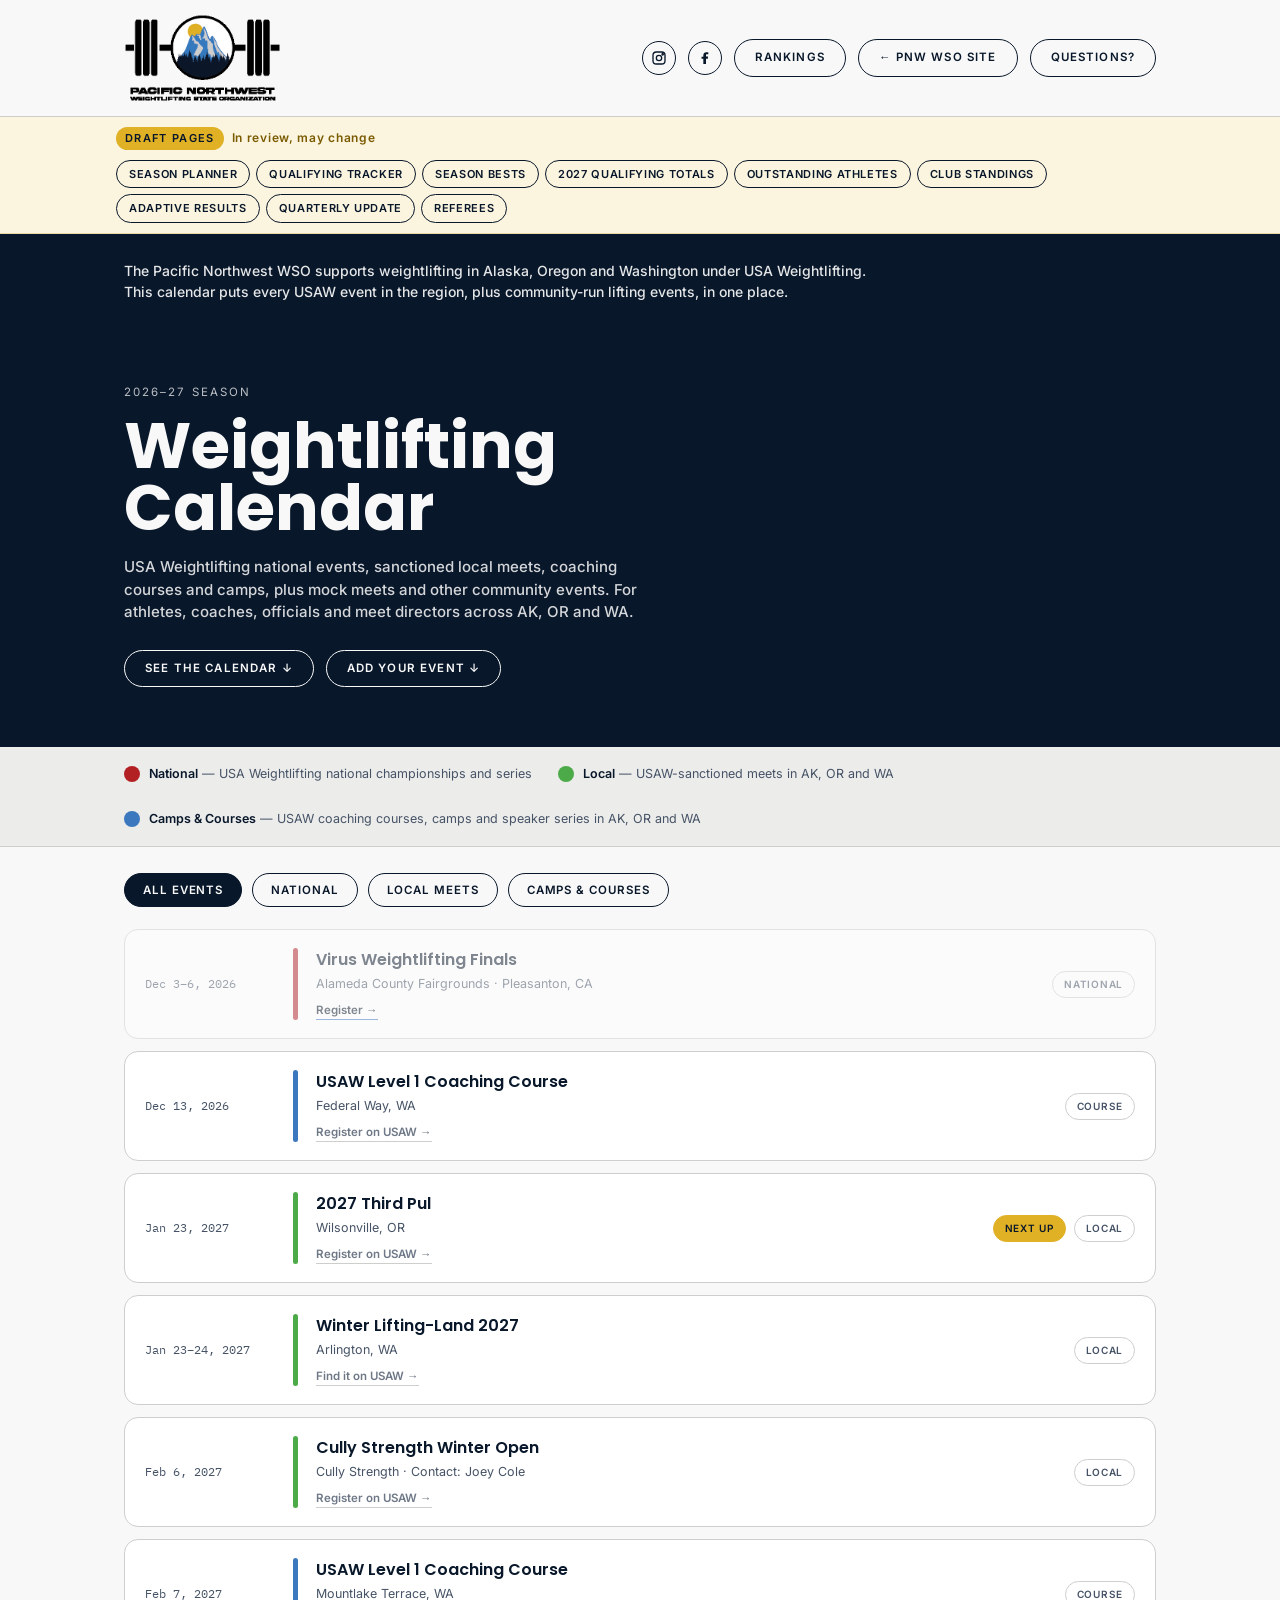
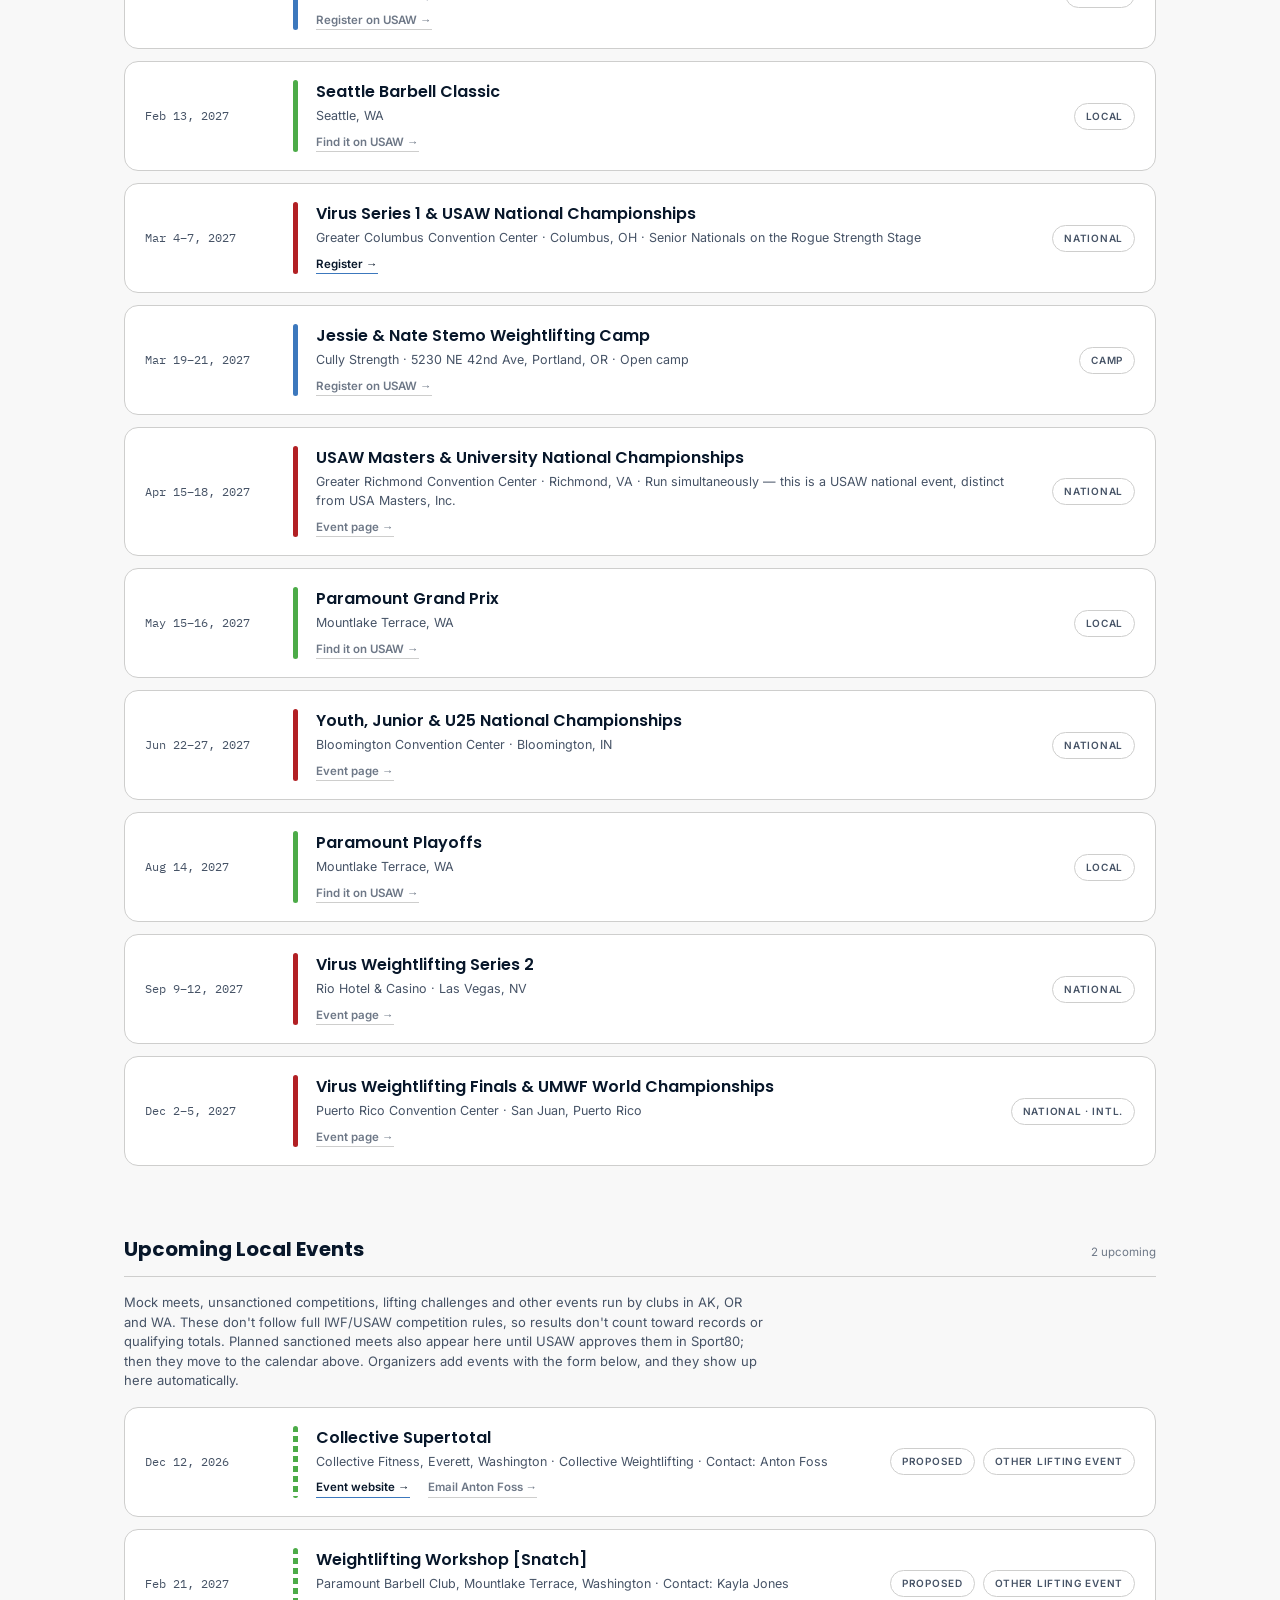
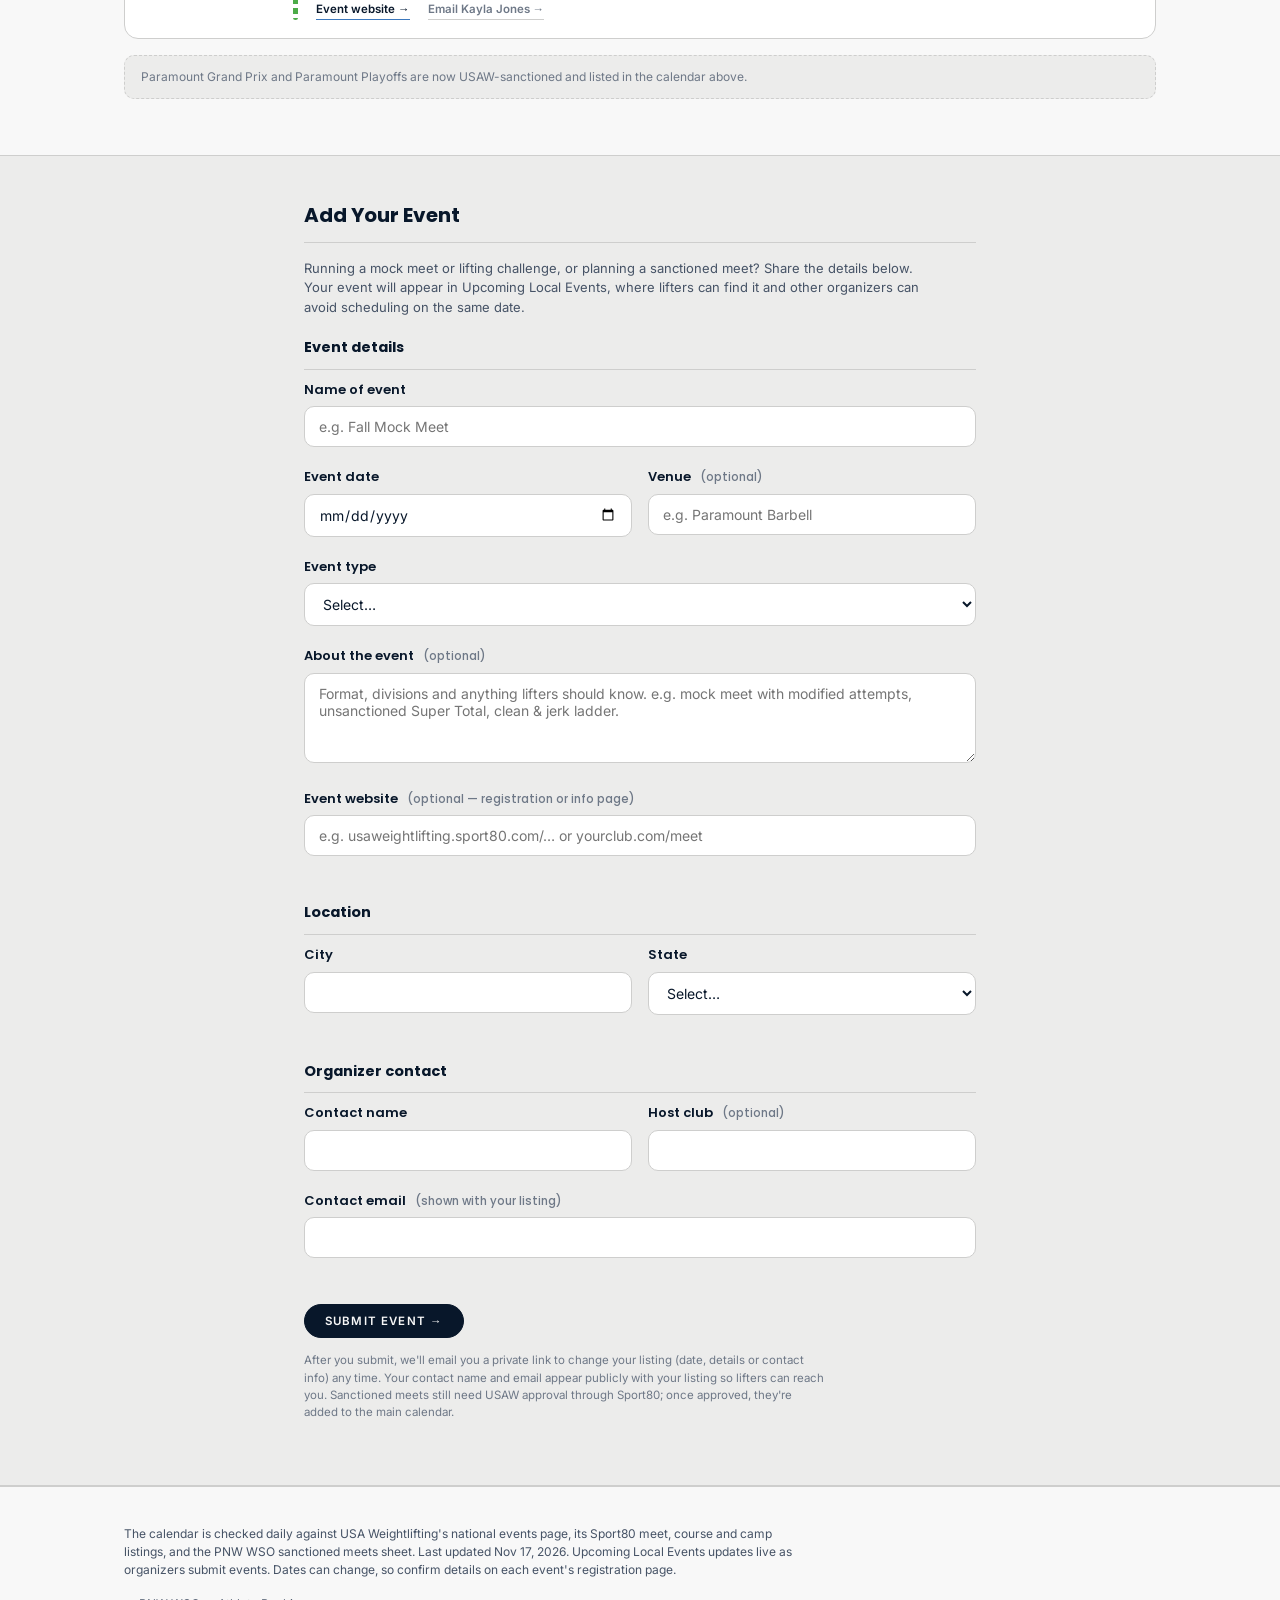
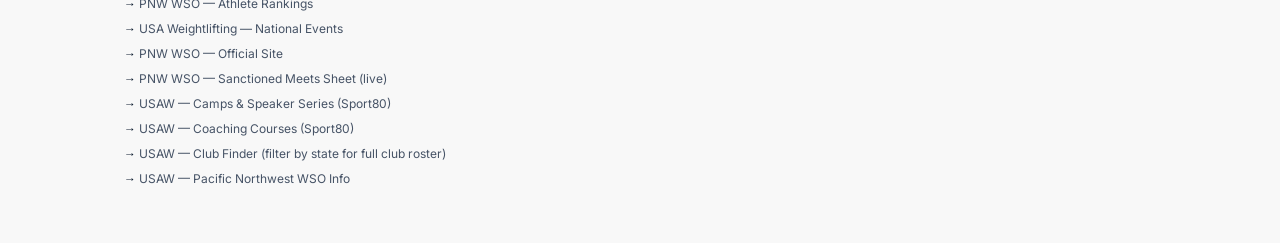
==== index.html @ 3d2d41f9 "Event links: Sport80 search filtered to the meet instead of the host's site or email Meets without a" ====
<!DOCTYPE html>
<html lang="en">
<head>
<meta charset="UTF-8">
<meta name="viewport" content="width=device-width, initial-scale=1.0">
<title>PNW WSO Weightlifting Calendar</title>
<meta name="description" content="USA Weightlifting national events, sanctioned meets, coaching courses and camps in Alaska, Oregon and Washington, plus community lifting events like mock meets.">
<meta property="og:type" content="website">
<meta property="og:site_name" content="PNW WSO">
<meta property="og:title" content="PNW WSO Weightlifting Calendar">
<meta property="og:description" content="USA Weightlifting national events, sanctioned meets, coaching courses and camps in Alaska, Oregon and Washington, plus community lifting events like mock meets.">
<meta property="og:url" content="https://jdhoward1988.github.io/PNW-wso-dashboard/">
<meta property="og:image" content="https://jdhoward1988.github.io/PNW-wso-dashboard/assets/og-calendar.png">
<meta property="og:image:width" content="1200">
<meta property="og:image:height" content="630">
<meta property="og:image:alt" content="PNW WSO Weightlifting Calendar">
<meta name="twitter:card" content="summary_large_image">
<link rel="icon" type="image/png" sizes="64x64" href="assets/pnw-wso-mark-64.png">
<link rel="apple-touch-icon" href="assets/pnw-wso-mark-180.png">
<link rel="preload" href="assets/fonts/inter-latin-400-normal.woff2" as="font" type="font/woff2" crossorigin>
<link rel="preload" href="assets/fonts/poppins-latin-700-normal.woff2" as="font" type="font/woff2" crossorigin>
<link rel="stylesheet" href="assets/fonts/fonts.css">
<style>
  :root{
    /* PNW WSO Brand Guidelines palette (Kadrian Hinton / Foreign World Media)
       Primary:   Navy #08172A · Blue #3C78BD · Red #B22024 · Green #4CAB48 · Gold #E0B025
       Secondary: Grey #CECECD · Off-white #F8F8F8
       (Guide prints the blue as "3C788D"; its RGB/CMYK values and the logo are #3C78BD.) */
    --brand-navy:#08172A;
    --brand-blue:#3C78BD;
    --brand-red:#B22024;
    --brand-green:#4CAB48;
    --brand-gold:#E0B025;
    --brand-grey:#CECECD;
    --brand-white:#F8F8F8;

    /* Roles on the page */
    --cream:var(--brand-white);      /* page background */
    --cream-2:#ECECEB;               /* alternate bands: off-white toward brand grey */
    --card:#FFFFFF;
    --ink:var(--brand-navy);         /* text */
    --ink-dim:#465366;               /* navy, softened for secondary text */
    --ink-faint:#6E7887;
    --rule:var(--brand-grey);
    --green:var(--brand-navy);       /* feature bands, solid buttons, links */
    --green-text:var(--brand-white);
    --local:var(--brand-green);      /* Local tier */
    --red:var(--brand-red);          /* National tier */
    --gold:var(--brand-gold);        /* Next up */
    --blue:var(--brand-blue);        /* Camps & Courses tier */
    --radius:14px;
    --radius-sm:10px;
  }

  *{box-sizing:border-box;}
  html,body{margin:0;padding:0;}
  body{
    background:var(--cream);
    color:var(--ink);
    font-family:'Inter', sans-serif;
    -webkit-font-smoothing:antialiased;
    line-height:1.5;
  }
  h1,h2,h3,.display{
    font-family:'Poppins', sans-serif;
    font-weight:700;
    margin:0;
  }
  a{color:inherit;}
  .wrap{ max-width:1080px; margin:0 auto; padding-left:24px; padding-right:24px; }
  .wrap-narrow{ max-width:720px; margin:0 auto; padding-left:24px; padding-right:24px; }

  /* ---------- TOP BAR ---------- */
  .topbar{ background:var(--cream); border-bottom:1px solid var(--rule); padding:20px 0; }
  .topbar-inner{ display:flex; align-items:center; justify-content:space-between; gap:20px; flex-wrap:wrap; }
  .brand{ display:flex; align-items:center; gap:12px; }
  .brand svg{ width:44px; height:44px; flex-shrink:0; }
  .brand-name{ font-family:'Poppins', sans-serif; font-weight:700; font-size:15px; letter-spacing:0.02em; line-height:1.15; }
  .brand-name span{
    display:block; font-family:'Inter', sans-serif; font-weight:500; font-size:10.5px;
    letter-spacing:0.14em; text-transform:uppercase; color:var(--ink-dim); margin-top:2px;
  }
  .topbar-right{ display:flex; align-items:center; gap:12px; flex-wrap:wrap; }
  .icon-link{
    width:34px;height:34px; border:1.5px solid var(--ink); border-radius:50%;
    display:flex;align-items:center;justify-content:center; text-decoration:none; flex-shrink:0;
  }
  .icon-link svg{ width:16px;height:16px; }

  .pill-btn{
    display:inline-flex; align-items:center; gap:6px;
    border:1.5px solid currentColor; border-radius:999px; padding:9px 20px;
    font-family:'Inter', sans-serif; font-weight:600; font-size:11.5px;
    letter-spacing:0.1em; text-transform:uppercase; text-decoration:none;
    background:transparent; cursor:pointer; transition:background 0.15s ease, color 0.15s ease;
    white-space:nowrap; border:1.5px solid currentColor;
  }
  .pill-btn.dark{ color:var(--ink); }
  .pill-btn.dark:hover{ background:var(--ink); color:var(--cream); }
  .pill-btn.on-green{ color:var(--green-text); }
  .pill-btn.on-green:hover{ background:var(--green-text); color:var(--green); }
  .pill-btn.solid{ background:var(--green); border-color:var(--green); color:var(--brand-white); }
  .pill-btn.solid:hover{ background:var(--green-text); color:var(--green); }
  .pill-btn:focus-visible{ outline:2px solid var(--gold); outline-offset:2px; }
  .pill-btn:disabled{ opacity:0.6; cursor:default; }

  /* ---------- MISSION / HERO ---------- */
  .mission{ background:var(--green); color:var(--green-text); padding:26px 0; }
  .mission p{ margin:0; max-width:760px; font-size:14px; font-weight:500; opacity:0.92; }
  .hero{ background:var(--green); color:var(--green-text); padding:56px 0 60px; }
  .hero .eyebrow{ font-size:11.5px; letter-spacing:0.18em; text-transform:uppercase; opacity:0.75; margin-bottom:14px; }
  .hero h1{ font-size:clamp(38px, 6vw, 64px); line-height:0.98; color:var(--brand-white); }
  .hero .sub{ margin-top:16px; max-width:540px; font-size:15px; font-weight:500; opacity:0.85; }
  .hero .cta-row{ margin-top:26px; display:flex; gap:12px; flex-wrap:wrap; }

  /* ---------- LEGEND ---------- */
  .legend{ background:var(--cream-2); padding:18px 0; border-bottom:1px solid var(--rule); }
  .legend-inner{ display:flex; gap:26px; flex-wrap:wrap; align-items:center; }
  .legend-item{ display:flex; align-items:center; gap:9px; font-size:12.5px; color:var(--ink-dim); }
  .plate{ width:16px;height:16px; border-radius:50%; flex-shrink:0; }
  .plate.red{background:var(--red);} .plate.green{background:var(--local);} .plate.blue{background:var(--blue);}
  .legend-item b{ color:var(--ink); font-weight:600; }

  /* ---------- CONTROLS ---------- */
  .controls{ padding:26px 0 0; display:flex; gap:10px; flex-wrap:wrap; }
  .filter-btn{
    border:1.5px solid var(--ink); background:transparent; color:var(--ink); border-radius:999px;
    padding:9px 18px; font-family:'Inter', sans-serif; font-weight:600; font-size:11.5px;
    letter-spacing:0.08em; text-transform:uppercase; cursor:pointer; transition:all 0.15s ease;
  }
  .filter-btn:hover{ background:var(--cream-2); }
  .filter-btn.active{ background:var(--ink); color:var(--cream); }
  .filter-btn:focus-visible{ outline:2px solid var(--gold); outline-offset:2px; }

  /* ---------- TIMELINE / ROWS ---------- */
  .timeline{ padding:22px 0 8px; }
  .event-row{
    display:grid; grid-template-columns:130px 5px 1fr auto; gap:0 18px; align-items:center;
    background:var(--card); border:1px solid var(--rule); border-radius:var(--radius);
    padding:18px 20px; margin-bottom:12px;
  }
  .event-row.hide{ display:none; }
  .event-row.is-past{ opacity:0.5; }
  .ev-date{ font-family:'IBM Plex Mono', monospace; font-size:12px; color:var(--ink-dim); }
  .ev-stripe{ align-self:stretch; border-radius:4px; }
  .ev-stripe.red{ background:var(--red); } .ev-stripe.green{ background:var(--local); } .ev-stripe.blue{ background:var(--blue); } .ev-stripe.gold{ background:var(--gold); }
  .ev-body{ min-width:0; }
  .ev-name{ font-family:'Poppins', sans-serif; font-size:16px; font-weight:600; color:var(--ink); }
  .ev-meta{ font-size:12.5px; color:var(--ink-dim); margin-top:3px; }
  .ev-link{
    display:inline-block; font-size:11.5px; font-weight:600; margin-top:8px;
    color:var(--ink); text-decoration:none; border-bottom:1.5px solid var(--brand-blue);
  }
  .ev-link:hover{ opacity:0.75; }
  .ev-link.muted{ color:var(--ink-faint); border-bottom-color:var(--rule); }
  .ev-link.muted:hover{ color:var(--ink-dim); }
  .ev-tags{ display:flex; gap:8px; align-items:center; flex-shrink:0; justify-self:end; }
  .tag{
    font-size:10px; font-weight:600; letter-spacing:0.07em; text-transform:uppercase;
    padding:5px 11px; border-radius:999px; border:1.5px solid var(--rule); color:var(--ink-dim); white-space:nowrap;
  }
  .tag.next{ background:var(--gold); color:#fff; border-color:var(--gold); font-weight:700; }

  /* ---------- SECTION HEADERS ---------- */
  .section-head{ margin:48px auto 0; padding:0 0 12px; display:flex; align-items:baseline; justify-content:space-between; gap:12px; border-bottom:1px solid var(--rule); flex-wrap:wrap; }
  .section-head h2{ font-size:20px; color:var(--ink); }
  .section-head .count{ font-size:11.5px; color:var(--ink-faint); font-family:'Inter', sans-serif; }
  .section-intro{ font-size:13px; color:var(--ink-dim); max-width:640px; margin:16px 0 0; }

  /* ---------- INTEREST LIST ---------- */
  .interest-status{
    font-size:12px; color:var(--ink-faint); margin:16px 0 0; padding:12px 16px;
    background:var(--cream-2); border-radius:var(--radius-sm); border:1px dashed var(--rule);
  }
  .interest-list{ padding:16px 0 8px; }
  .interest-row{
    display:grid; grid-template-columns:110px 1fr auto; gap:0 16px; align-items:center;
    background:var(--card); border:1px solid var(--rule); border-radius:var(--radius-sm);
    padding:14px 18px; margin-bottom:10px;
  }
  .interest-row .ev-date{ font-size:11.5px; }
  .interest-row .ev-name{ font-size:14.5px; }
  .interest-row .ev-meta{ font-size:11.5px; }

  /* ---------- LEADERSHIP ---------- */
  /* leadership section removed */

  /* ---------- HOST-A-MEET FORM ---------- */
  .host-section{ background:var(--cream-2); margin-top:48px; padding:44px 0 52px; border-top:1px solid var(--rule); border-bottom:1px solid var(--rule); }
  .host-section .section-head{ margin-top:0; }
  .field{ margin-bottom:20px; }
  .field label{ display:block; font-family:'Poppins', sans-serif; font-weight:600; font-size:13px; margin-bottom:7px; color:var(--ink); }
  .field .hint{ font-size:11.5px; color:var(--ink-faint); font-weight:400; margin-left:6px; }
  .field input, .field select, .field textarea{
    width:100%; font-family:'Inter', sans-serif; font-size:14px; color:var(--ink); background:var(--card);
    border:1.5px solid var(--rule); border-radius:var(--radius-sm); padding:11px 14px;
  }
  .field input:focus, .field select:focus, .field textarea:focus{ outline:none; border-color:var(--brand-blue); }
  .field textarea{ min-height:90px; resize:vertical; }
  .row2{ display:grid; grid-template-columns:1fr 1fr; gap:16px; }
  .row3{ display:grid; grid-template-columns:2fr 1fr 1fr; gap:16px; }
  @media (max-width:560px){ .row2, .row3{ grid-template-columns:1fr; } }
  fieldset{ border:none; padding:0; margin:0 0 26px; }
  legend{ font-family:'Poppins', sans-serif; font-weight:700; font-size:14.5px; padding:0 0 10px; margin-bottom:10px; border-bottom:1px solid var(--rule); width:100%; }
  .form-note{ margin-top:14px; font-size:11.5px; color:var(--ink-faint); max-width:520px; }
  .success-box{
    display:none; background:var(--green); color:var(--green-text); border-radius:var(--radius);
    padding:22px 24px; font-size:14px; font-weight:500;
  }
  .success-box.show{ display:block; }
  #hostForm.hidden{ display:none; }

  /* ---------- FOOTER ---------- */
  footer{ margin-top:0; background:var(--cream); border-top:1px solid var(--rule); padding:26px 0 48px; }
  footer .note{ color:var(--ink-dim); font-size:12px; margin-bottom:16px; max-width:680px; }
  footer ul{ list-style:none; margin:0; padding:0; }
  footer li{ margin-bottom:7px; font-size:12px; }
  footer a{ color:var(--ink-dim); text-decoration:none; }
  footer a:hover{ color:var(--brand-blue); text-decoration:underline; }

  @media (max-width:640px){
    .event-row{ grid-template-columns:5px 1fr; grid-template-areas:"stripe body" "stripe tags"; row-gap:10px; }
    .ev-stripe{ grid-area:stripe; } .ev-body{ grid-area:body; }
    .ev-date{ display:block; margin-bottom:5px; } .ev-tags{ grid-area:tags; justify-self:start; }
    .topbar-inner{ flex-direction:column; align-items:flex-start; }
    .interest-row{ grid-template-columns:1fr; row-gap:6px; }
  }

  #emptyState{ margin-top:6px; }

  /* ---------- MOBILE (phones) ---------- */
  .ev-date{ font-variant-numeric:tabular-nums; }
  @media (max-width:640px){
    .wrap, .wrap-narrow{ padding-left:max(16px, env(safe-area-inset-left, 0px)); padding-right:max(16px, env(safe-area-inset-right, 0px)); }
    /* Top bar: brand on one line, actions in an even row of full-size buttons below */
    .topbar{ padding:14px 0; }
    /* brand + social icons share the first line; the two buttons split the second line evenly */
    .topbar-inner{ flex-direction:row; flex-wrap:wrap; align-items:center; gap:12px 10px; }
    .brand{ flex:1 1 auto; min-width:0; }
    .topbar-right{ display:contents; }
    .topbar-right .pill-btn{ flex:1 1 40%; min-width:0; }
    .icon-link{ width:44px; height:44px; }
    .pill-btn{ min-height:44px; justify-content:center; padding:10px 14px; font-size:12px; }
    /* Hero */
    .hero{ padding:36px 0 40px; }
    .hero h1{ font-size:42px; }
    .hero .sub{ font-size:15px; }
    .hero .cta-row{ display:grid; grid-template-columns:1fr; gap:10px; }
    .mission{ padding:18px 0; }
    .mission p{ font-size:13.5px; }
    /* Legend */
    .legend-inner{ flex-direction:column; align-items:flex-start; gap:10px; }
    .legend-item{ font-size:13.5px; }
    /* Filters: three equal buttons in one row */
    .controls{ display:grid; grid-template-columns:repeat(2, minmax(0,1fr)); gap:8px; padding-top:20px; }
    .filter-btn{ min-height:44px; padding:10px 6px; font-size:11.5px; letter-spacing:0.04em; }
    /* Event cards: full-width, larger text, tag and link on their own lines */
    .timeline{ padding-top:16px; }
    .event-row{ grid-template-columns:5px minmax(0,1fr); grid-template-areas:"stripe date" "stripe body" "stripe tags"; gap:6px 14px; padding:16px; border-radius:12px; }
    .ev-stripe{ grid-area:stripe; } .ev-body{ grid-area:body; min-width:0; }
    .ev-tags{ grid-area:tags; justify-self:start; flex-wrap:wrap; }
    .event-row > .ev-date{ grid-area:date; display:block; margin:0; font-size:13px; }
    .ev-tags{ margin-top:4px; }
    .ev-name{ font-size:17px; line-height:1.3; }
    .ev-meta{ font-size:14px; line-height:1.45; overflow-wrap:anywhere; }
    .ev-link{ display:inline-block; font-size:13.5px; padding:8px 0 2px; margin-top:4px; }
    .tag{ font-size:11px; padding:6px 12px; }
    /* Interest list */
    .section-head{ margin-top:36px; }
    .section-head h2{ font-size:21px; }
    .section-intro{ font-size:14px; }
    .interest-row{ grid-template-columns:minmax(0,1fr); row-gap:6px; padding:14px 16px; }
    .interest-row .ev-date{ font-size:13px; }
    .interest-row .ev-name{ font-size:16px; }
    .interest-row .ev-meta{ font-size:13.5px; }
    .interest-row .ev-tags{ justify-self:start; }
    /* Form: 16px inputs stop iOS zooming in; full-width submit */
    .host-section{ padding:32px 0 40px; margin-top:36px; }
    .field input, .field select, .field textarea{ font-size:16px; min-height:46px; }
    #hostForm button[type="submit"], #hostForm .pill-btn{ width:100%; min-height:48px; justify-content:center; }
    footer li{ font-size:13.5px; margin-bottom:10px; }
  }
  @media (max-width:380px){
    .topbar-right .pill-btn{ white-space:normal; text-align:center; padding:10px 8px; letter-spacing:0.05em; }
    .filter-btn{ font-size:10.5px; letter-spacing:0.02em; }
  }
  .ev-stripe.proposed{ background:repeating-linear-gradient(180deg, var(--local) 0 6px, transparent 6px 10px); }
  .ev-links{ display:flex; flex-wrap:wrap; gap:4px 18px; }
  .interest-card .ev-tags{ flex-wrap:wrap; justify-content:flex-end; }
  @media (max-width:640px){
    .interest-card .ev-tags{ justify-content:flex-start; }
    .ev-links{ gap:0 18px; }
  }

  /* ---------- LARGE SCREENS ----------
     Wide monitors: the page widens and cards flow into columns (read left to right,
     then down, in date order). Very large/4K screens also scale everything up a bit. */
  @media (min-width:1500px){
    .wrap{ max-width:1480px; }
    .timeline{ display:grid; grid-template-columns:repeat(2, minmax(0,1fr)); gap:14px 18px; align-items:stretch; }
    .timeline .event-row{ margin-bottom:0; }
    .interest-list{ display:grid; grid-template-columns:repeat(2, minmax(0,1fr)); gap:14px 18px; }
    .interest-list .event-row{ margin-bottom:0; }
    .interest-list .interest-status{ grid-column:1 / -1; }
    .event-row{ grid-template-columns:118px 5px minmax(0,1fr) auto; }
    .ev-tags{ flex-wrap:wrap; justify-content:flex-end; max-width:220px; }
    .section-intro{ max-width:760px; }
    .hero .sub{ max-width:640px; }
    /* Host an Event: meet details on the left, location + contact on the right */
    .host-section .wrap-narrow{ max-width:1180px; }
    #hostForm{ display:grid; grid-template-columns:repeat(2, minmax(0,1fr)); grid-template-rows:auto 1fr; column-gap:40px; align-items:start; }
    #hostForm > fieldset:first-of-type{ grid-column:1; grid-row:1 / span 2; }
    #hostForm > fieldset:not(:first-of-type){ grid-column:2; }
    #hostForm > button, #hostForm > .form-note{ grid-column:1 / -1; }
    #hostForm > button{ justify-self:start; }
  }
  @media (min-width:2200px){
    .wrap{ max-width:2060px; }
    .timeline, .interest-list{ grid-template-columns:repeat(3, minmax(0,1fr)); }
  }
  /* True 4K at 100% scaling: scale the whole page so text stays readable */
  @media (min-width:2800px){
    body{ zoom:1.4; }
  }

  /* ---------- OFFICIAL LOGO ---------- */
  .brand{ display:flex; align-items:center; text-decoration:none; }
  .brand-logo{ display:block; height:88px; width:auto; max-width:100%; }
  .topbar{ padding:14px 0; }
  .tag.next{ color:var(--brand-navy); }
  @media (max-width:640px){ .brand-logo{ height:64px; } }
</style>
</head>
<body>

<div class="topbar">
  <div class="wrap topbar-inner">
    <a class="brand" href="https://www.pnwwsoweightlifting.com/" aria-label="Pacific Northwest Weightlifting State Organization — main site">
      <img class="brand-logo" src="assets/pnw-wso-logo.png" width="413" height="232" alt="Pacific Northwest Weightlifting State Organization">
    </a>
    <div class="topbar-right">
      <a class="icon-link" href="https://www.instagram.com/pnw_wso_weightlifting/" target="_blank" rel="noopener" aria-label="Instagram">
        <svg viewBox="0 0 24 24" fill="none" stroke="currentColor" stroke-width="2"><rect x="3" y="3" width="18" height="18" rx="5"/><circle cx="12" cy="12" r="4"/><circle cx="17.5" cy="6.5" r="1"/></svg>
      </a>
      <a class="icon-link" href="https://www.facebook.com/pnwwsoweightlifting" target="_blank" rel="noopener" aria-label="Facebook">
        <svg viewBox="0 0 24 24" fill="currentColor"><path d="M13.5 21v-8h2.7l.4-3.1h-3.1V8c0-.9.25-1.5 1.55-1.5H17V3.7C16.6 3.65 15.4 3.5 14 3.5c-2.8 0-4.5 1.7-4.5 4.8V10H6.8v3.1h2.7v8z"/></svg>
      </a>
      <a class="pill-btn dark" href="rankings.html">Rankings</a>
      <a class="pill-btn dark" href="https://www.pnwwsoweightlifting.com/">← PNW WSO site</a>
      <a class="pill-btn dark" href="mailto:pnw.wso.mira@gmail.com">Questions?</a>
    </div>
  </div>
</div>

<div class="mission">
  <div class="wrap">
    <p>The Pacific Northwest WSO supports weightlifting in Alaska, Oregon and Washington under USA Weightlifting. This calendar puts every USAW event in the region, plus community-run lifting events, in one place.</p>
  </div>
</div>

<div class="hero">
  <div class="wrap">
    <div class="eyebrow">2026–27 Season</div>
    <h1>Weightlifting<br>Calendar</h1>
    <p class="sub">USA Weightlifting national events, sanctioned local meets, coaching courses and camps, plus mock meets and other community events. For athletes, coaches, officials and meet directors across AK, OR and WA.</p>
    <div class="cta-row">
      <a class="pill-btn on-green" href="#timeline">See the calendar ↓</a>
      <a class="pill-btn on-green" href="#host">Add your event ↓</a>
    </div>
  </div>
</div>

<div class="legend">
  <div class="wrap legend-inner">
    <div class="legend-item"><span class="plate red"></span><span><b>National</b> — USA Weightlifting national championships and series</span></div>
    <div class="legend-item"><span class="plate green"></span><span><b>Local</b> — USAW-sanctioned meets in AK, OR and WA</span></div>
    <div class="legend-item"><span class="plate blue"></span><span><b>Camps &amp; Courses</b> — USAW coaching courses, camps and speaker series in AK, OR and WA</span></div>
  </div>
</div>

<div class="wrap">
  <div class="controls">
    <button class="filter-btn active" data-filter="all">All events</button>
    <button class="filter-btn" data-filter="national">National</button>
    <button class="filter-btn" data-filter="local">Local meets</button>
    <button class="filter-btn" data-filter="education">Camps &amp; Courses</button>
  </div>

  <div class="timeline" id="timeline">

    <!-- CAMPS & COURSES rows use the education tier and a blue stripe, e.g.
    <div class="event-row" data-tier="education" data-start="2027-02-20">
      <div class="ev-date">Feb 20, 2027</div>
      <div class="ev-stripe blue"></div>
      <div class="ev-body">
        <div class="ev-name">Event name</div>
        <div class="ev-meta">Host club · City, ST · Speaker or coach</div>
        <a class="ev-link" href="https://…" target="_blank" rel="noopener">Event info →</a>
      </div>
      <div class="ev-tags"><span class="tag">Camp</span></div>   (or "Speaker Series" / "Course")
    </div>
    Insert in date order among the other rows. -->

    <div class="event-row" data-tier="local" data-start="2026-08-29">
      <div class="ev-date">Aug 29–30, 2026</div>
      <div class="ev-stripe green"></div>
      <div class="ev-body">
        <div class="ev-name">Paramount Grand Prix</div>
        <div class="ev-meta">Paramount Barbell · Contact: Kayla Jones</div>
        <a class="ev-link muted" href="https://docs.google.com/spreadsheets/d/1TKmTIMT-Hm0bQHlxFZ7ZC_g9FJgRmO_wdLdfOiTQyl4/edit#gid=0" target="_blank" rel="noopener">Meet info →</a>
      </div>
      <div class="ev-tags"><span class="tag">Local</span></div>
    </div>

    <div class="event-row" data-tier="national" data-start="2026-09-11">
      <div class="ev-date">Sep 11–13, 2026</div>
      <div class="ev-stripe red"></div>
      <div class="ev-body">
        <div class="ev-name">Virus Weightlifting Series 2 Championships</div>
        <div class="ev-meta">Fort Worth Convention Center · Fort Worth, TX</div>
        <a class="ev-link" href="https://www.usaweightlifting.org/2026-virus-weightlifting-series-2-championships" target="_blank" rel="noopener">Register →</a>
      </div>
      <div class="ev-tags"><span class="tag">National</span></div>
    </div>

    <div class="event-row" data-tier="national" data-start="2026-09-25">
      <div class="ev-date">Sep 25–27, 2026</div>
      <div class="ev-stripe red"></div>
      <div class="ev-body">
        <div class="ev-name">USAW x Gymreapers Wodapalooza SoCal</div>
        <div class="ev-meta">Huntington Beach, CA</div>
        <a class="ev-link" href="https://www.usaweightlifting.org/2026-usaw-x-gymreapers-wodapalooza-socal" target="_blank" rel="noopener">Register →</a>
      </div>
      <div class="ev-tags"><span class="tag">National</span></div>
    </div>

    <div class="event-row" data-tier="local" data-start="2026-10-03">
      <div class="ev-date">Oct 3–4, 2026</div>
      <div class="ev-stripe green"></div>
      <div class="ev-body">
        <div class="ev-name">PNW WSO Championship</div>
        <div class="ev-meta">Holiday Inn · Portland, OR · Contact: Joe Beck</div>
        <a class="ev-link muted" href="https://usaweightlifting.sport80.com/public/widget/1" target="_blank" rel="noopener">Registration via USAW →</a>
      </div>
      <div class="ev-tags"><span class="tag">Local · WSO Champs</span></div>
    </div>

    <div class="event-row" data-tier="education" data-start="2026-10-17">
      <div class="ev-date">Oct 17–18, 2026</div>
      <div class="ev-stripe blue"></div>
      <div class="ev-body">
        <div class="ev-name">USAW Level 2 Coaching Course</div>
        <div class="ev-meta">Seattle, WA</div>
        <a class="ev-link muted" href="https://usaweightlifting.sport80.com/public/widget/2" target="_blank" rel="noopener">Registration via USAW →</a>
      </div>
      <div class="ev-tags"><span class="tag">Course</span></div>
    </div>

    <div class="event-row" data-tier="local" data-start="2026-10-31">
      <div class="ev-date">Oct 31, 2026</div>
      <div class="ev-stripe green"></div>
      <div class="ev-body">
        <div class="ev-name">Nightmare on the Platform</div>
        <div class="ev-meta">Bellingham Weightlifting Club · Contact: Ryan Belsito</div>
        <a class="ev-link muted" href="https://usaweightlifting.sport80.com/public/widget/1" target="_blank" rel="noopener">Registration via USAW →</a>
      </div>
      <div class="ev-tags"><span class="tag">Local</span></div>
    </div>

    <div class="event-row" data-tier="education" data-start="2026-11-06">
      <div class="ev-date">Nov 6–7, 2026</div>
      <div class="ev-stripe blue"></div>
      <div class="ev-body">
        <div class="ev-name">USAW Level 1 Coaching Course (Women’s Only)</div>
        <div class="ev-meta">Portland, OR</div>
        <a class="ev-link muted" href="https://usaweightlifting.sport80.com/public/widget/2" target="_blank" rel="noopener">Registration via USAW →</a>
      </div>
      <div class="ev-tags"><span class="tag">Course</span></div>
    </div>

    <div class="event-row" data-tier="education" data-start="2026-11-07">
      <div class="ev-date">Nov 7–8, 2026</div>
      <div class="ev-stripe blue"></div>
      <div class="ev-body">
        <div class="ev-name">USAW Level 1 Coaching Course</div>
        <div class="ev-meta">Richland, WA</div>
        <a class="ev-link muted" href="https://usaweightlifting.sport80.com/public/widget/2" target="_blank" rel="noopener">Registration via USAW →</a>
      </div>
      <div class="ev-tags"><span class="tag">Course</span></div>
    </div>

    <div class="event-row" data-tier="education" data-start="2026-11-08">
      <div class="ev-date">Nov 8–9, 2026</div>
      <div class="ev-stripe blue"></div>
      <div class="ev-body">
        <div class="ev-name">USAW Level 2 Coaching Course (Women’s Only)</div>
        <div class="ev-meta">Portland, OR</div>
        <a class="ev-link muted" href="https://usaweightlifting.sport80.com/public/widget/2" target="_blank" rel="noopener">Registration via USAW →</a>
      </div>
      <div class="ev-tags"><span class="tag">Course</span></div>
    </div>

    <div class="event-row" data-tier="education" data-start="2026-11-14">
      <div class="ev-date">Nov 14–15, 2026</div>
      <div class="ev-stripe blue"></div>
      <div class="ev-body">
        <div class="ev-name">USAW Level 1 Coaching Course</div>
        <div class="ev-meta">Anchorage, AK</div>
        <a class="ev-link muted" href="https://usaweightlifting.sport80.com/public/wizard/e/15044" target="_blank" rel="noopener">Registration via USAW →</a>
      </div>
      <div class="ev-tags"><span class="tag">Course</span></div>
    </div>

    <div class="event-row" data-tier="local" data-start="2026-11-21">
      <div class="ev-date">Nov 21, 2026</div>
      <div class="ev-stripe green"></div>
      <div class="ev-body">
        <div class="ev-name">Bare Bones Meet</div>
        <div class="ev-meta">Tacoma, WA</div>
        <a class="ev-link muted" href="https://usaweightlifting.sport80.com/public/widget/1?filters=eyJldmVudF9mcm9tX2RhdGUiOiIyMDI2LTExLTIxIiwiZXZlbnRfdG9fZGF0ZSI6IjIwMjYtMTEtMjEiLCJyZWdpb24iOjEwOH0%3D" target="_blank" rel="noopener">Find it on USAW →</a>
      </div>
      <div class="ev-tags"><span class="tag">Local</span></div>
    </div>

    <div class="event-row" data-tier="local" data-start="2026-11-22">
      <div class="ev-date">Nov 22, 2026</div>
      <div class="ev-stripe green"></div>
      <div class="ev-body">
        <div class="ev-name">Valley Strength Harvest Strength Classic</div>
        <div class="ev-meta">Harvest Valley CrossFit · Contact: Sarah Sarff</div>
        <a class="ev-link muted" href="https://usaweightlifting.sport80.com/public/wizard/e/14815" target="_blank" rel="noopener">Register on USAW →</a>
      </div>
      <div class="ev-tags"><span class="tag">Local</span></div>
    </div>

    <div class="event-row" data-tier="national" data-start="2026-12-03">
      <div class="ev-date">Dec 3–6, 2026</div>
      <div class="ev-stripe red"></div>
      <div class="ev-body">
        <div class="ev-name">Virus Weightlifting Finals</div>
        <div class="ev-meta">Alameda County Fairgrounds · Pleasanton, CA</div>
        <a class="ev-link" href="https://www.usaweightlifting.org/2026-virus-weightlifting-finals" target="_blank" rel="noopener">Register →</a>
      </div>
      <div class="ev-tags"><span class="tag">National</span></div>
    </div>

    <div class="event-row" data-tier="education" data-start="2026-12-13">
      <div class="ev-date">Dec 13, 2026</div>
      <div class="ev-stripe blue"></div>
      <div class="ev-body">
        <div class="ev-name">USAW Level 1 Coaching Course</div>
        <div class="ev-meta">Federal Way, WA</div>
        <a class="ev-link muted" href="https://usaweightlifting.sport80.com/public/wizard/e/15067" target="_blank" rel="noopener">Register on USAW →</a>
      </div>
      <div class="ev-tags"><span class="tag">Course</span></div>
    </div>

    <div class="event-row" data-tier="local" data-start="2027-01-23">
      <div class="ev-date">Jan 23, 2027</div>
      <div class="ev-stripe green"></div>
      <div class="ev-body">
        <div class="ev-name">2027 Third Pul</div>
        <div class="ev-meta">Wilsonville, OR</div>
        <a class="ev-link muted" href="https://usaweightlifting.sport80.com/public/wizard/e/15075" target="_blank" rel="noopener">Register on USAW →</a>
      </div>
      <div class="ev-tags"><span class="tag">Local</span></div>
    </div>

    <div class="event-row" data-tier="local" data-start="2027-01-23">
      <div class="ev-date">Jan 23–24, 2027</div>
      <div class="ev-stripe green"></div>
      <div class="ev-body">
        <div class="ev-name">Winter Lifting-Land 2027</div>
        <div class="ev-meta">Arlington, WA</div>
        <a class="ev-link muted" href="https://usaweightlifting.sport80.com/public/widget/1?filters=eyJldmVudF9mcm9tX2RhdGUiOiIyMDI3LTAxLTIzIiwiZXZlbnRfdG9fZGF0ZSI6IjIwMjctMDEtMjQiLCJyZWdpb24iOjEwOH0%3D" target="_blank" rel="noopener">Find it on USAW →</a>
      </div>
      <div class="ev-tags"><span class="tag">Local</span></div>
    </div>

    <div class="event-row" data-tier="local" data-start="2027-02-06">
      <div class="ev-date">Feb 6, 2027</div>
      <div class="ev-stripe green"></div>
      <div class="ev-body">
        <div class="ev-name">Cully Strength Winter Open</div>
        <div class="ev-meta">Cully Strength · Contact: Joey Cole</div>
        <a class="ev-link muted" href="https://usaweightlifting.sport80.com/public/wizard/e/14958" target="_blank" rel="noopener">Register on USAW →</a>
      </div>
      <div class="ev-tags"><span class="tag">Local</span></div>
    </div>

    <div class="event-row" data-tier="education" data-start="2027-02-07">
      <div class="ev-date">Feb 7, 2027</div>
      <div class="ev-stripe blue"></div>
      <div class="ev-body">
        <div class="ev-name">USAW Level 1 Coaching Course</div>
        <div class="ev-meta">Mountlake Terrace, WA</div>
        <a class="ev-link muted" href="https://usaweightlifting.sport80.com/public/wizard/e/15179" target="_blank" rel="noopener">Register on USAW →</a>
      </div>
      <div class="ev-tags"><span class="tag">Course</span></div>
    </div>

    <div class="event-row" data-tier="local" data-start="2027-02-13">
      <div class="ev-date">Feb 13, 2027</div>
      <div class="ev-stripe green"></div>
      <div class="ev-body">
        <div class="ev-name">Seattle Barbell Classic</div>
        <div class="ev-meta">Seattle, WA</div>
        <a class="ev-link muted" href="https://usaweightlifting.sport80.com/public/widget/1?filters=eyJldmVudF9mcm9tX2RhdGUiOiIyMDI3LTAyLTEzIiwiZXZlbnRfdG9fZGF0ZSI6IjIwMjctMDItMTMiLCJyZWdpb24iOjEwOH0%3D" target="_blank" rel="noopener">Find it on USAW →</a>
      </div>
      <div class="ev-tags"><span class="tag">Local</span></div>
    </div>

    <div class="event-row" data-tier="national" data-start="2027-03-04">
      <div class="ev-date">Mar 4–7, 2027</div>
      <div class="ev-stripe red"></div>
      <div class="ev-body">
        <div class="ev-name">Virus Series 1 &amp; USAW National Championships</div>
        <div class="ev-meta">Greater Columbus Convention Center · Columbus, OH · Senior Nationals on the Rogue Strength Stage</div>
        <a class="ev-link" href="https://www.usaweightlifting.org/2027-virus-weightlifting-series-1" target="_blank" rel="noopener">Register →</a>
      </div>
      <div class="ev-tags"><span class="tag">National</span></div>
    </div>

    <div class="event-row" data-tier="education" data-start="2027-03-19">
      <div class="ev-date">Mar 19–21, 2027</div>
      <div class="ev-stripe blue"></div>
      <div class="ev-body">
        <div class="ev-name">Jessie &amp; Nate Stemo Weightlifting Camp</div>
        <div class="ev-meta">Cully Strength · 5230 NE 42nd Ave, Portland, OR · Open camp</div>
        <a class="ev-link muted" href="https://usaweightlifting.sport80.com/public/wizard/e/15107" target="_blank" rel="noopener">Register on USAW →</a>
      </div>
      <div class="ev-tags"><span class="tag">Camp</span></div>
    </div>

    <div class="event-row" data-tier="national" data-start="2027-04-15">
      <div class="ev-date">Apr 15–18, 2027</div>
      <div class="ev-stripe red"></div>
      <div class="ev-body">
        <div class="ev-name">USAW Masters &amp; University National Championships</div>
        <div class="ev-meta">Greater Richmond Convention Center · Richmond, VA · Run simultaneously — this is a USAW national event, distinct from USA Masters, Inc.</div>
        <a class="ev-link muted" href="https://www.usaweightlifting.org/2027-masters-national-championships-national-university-championships" target="_blank" rel="noopener">Event page →</a>
      </div>
      <div class="ev-tags"><span class="tag">National</span></div>
    </div>

    <div class="event-row" data-tier="local" data-start="2027-05-15">
      <div class="ev-date">May 15–16, 2027</div>
      <div class="ev-stripe green"></div>
      <div class="ev-body">
        <div class="ev-name">Paramount Grand Prix</div>
        <div class="ev-meta">Mountlake Terrace, WA</div>
        <a class="ev-link muted" href="https://usaweightlifting.sport80.com/public/widget/1?filters=eyJldmVudF9mcm9tX2RhdGUiOiIyMDI3LTA1LTE1IiwiZXZlbnRfdG9fZGF0ZSI6IjIwMjctMDUtMTYiLCJyZWdpb24iOjEwOH0%3D" target="_blank" rel="noopener">Find it on USAW →</a>
      </div>
      <div class="ev-tags"><span class="tag">Local</span></div>
    </div>

    <div class="event-row" data-tier="national" data-start="2027-06-22">
      <div class="ev-date">Jun 22–27, 2027</div>
      <div class="ev-stripe red"></div>
      <div class="ev-body">
        <div class="ev-name">Youth, Junior &amp; U25 National Championships</div>
        <div class="ev-meta">Bloomington Convention Center · Bloomington, IN</div>
        <a class="ev-link muted" href="https://www.usaweightlifting.org/2027-youth-junior-u25-national-championships" target="_blank" rel="noopener">Event page →</a>
      </div>
      <div class="ev-tags"><span class="tag">National</span></div>
    </div>

    <div class="event-row" data-tier="local" data-start="2027-08-14">
      <div class="ev-date">Aug 14, 2027</div>
      <div class="ev-stripe green"></div>
      <div class="ev-body">
        <div class="ev-name">Paramount Playoffs</div>
        <div class="ev-meta">Mountlake Terrace, WA</div>
        <a class="ev-link muted" href="https://usaweightlifting.sport80.com/public/widget/1?filters=eyJldmVudF9mcm9tX2RhdGUiOiIyMDI3LTA4LTE0IiwiZXZlbnRfdG9fZGF0ZSI6IjIwMjctMDgtMTQiLCJyZWdpb24iOjEwOH0%3D" target="_blank" rel="noopener">Find it on USAW →</a>
      </div>
      <div class="ev-tags"><span class="tag">Local</span></div>
    </div>

    <div class="event-row" data-tier="national" data-start="2027-09-09">
      <div class="ev-date">Sep 9–12, 2027</div>
      <div class="ev-stripe red"></div>
      <div class="ev-body">
        <div class="ev-name">Virus Weightlifting Series 2</div>
        <div class="ev-meta">Rio Hotel &amp; Casino · Las Vegas, NV</div>
        <a class="ev-link muted" href="https://www.usaweightlifting.org/2027-virus-weightlifting-series-2" target="_blank" rel="noopener">Event page →</a>
      </div>
      <div class="ev-tags"><span class="tag">National</span></div>
    </div>

    <div class="event-row" data-tier="national" data-start="2027-12-02">
      <div class="ev-date">Dec 2–5, 2027</div>
      <div class="ev-stripe red"></div>
      <div class="ev-body">
        <div class="ev-name">Virus Weightlifting Finals &amp; UMWF World Championships</div>
        <div class="ev-meta">Puerto Rico Convention Center · San Juan, Puerto Rico</div>
        <a class="ev-link muted" href="https://www.usaweightlifting.org/2027-virus-weightlifting-finals-umwf-world-championships" target="_blank" rel="noopener">Event page →</a>
      </div>
      <div class="ev-tags"><span class="tag">National · Intl.</span></div>
    </div>

  </div>

  <p class="interest-status" id="emptyState" hidden>No coaching courses, camps or speaker series are posted for Alaska, Oregon or Washington right now. New ones are added as USA Weightlifting lists them.</p>

  <div class="section-head" id="interest">
    <h2>Upcoming Local Events</h2>
    <span class="count" id="interestCount">Loading…</span>
  </div>
  <p class="section-intro">Mock meets, unsanctioned competitions, lifting challenges and other events run by clubs in AK, OR and WA. These don't follow full IWF/USAW competition rules, so results don't count toward records or qualifying totals. Planned sanctioned meets also appear here until USAW approves them in Sport80; then they move to the calendar above. Organizers add events with the form below, and they show up here automatically.</p>
  <div class="interest-list" id="interestList">
    <p class="interest-status">Loading community events…</p>
  </div>
</div>

<div class="host-section" id="host">
  <div class="wrap-narrow">
    <div class="section-head">
      <h2>Add Your Event</h2>
    </div>
    <p class="section-intro">Running a mock meet or lifting challenge, or planning a sanctioned meet? Share the details below. Your event will appear in Upcoming Local Events, where lifters can find it and other organizers can avoid scheduling on the same date.</p>

    <div class="success-box" id="successBox">✓ Thanks! Your event was submitted. Refresh the page in a minute to see it in Upcoming Local Events. We've emailed you a private link to edit it later.</div>

    <form id="hostForm" action="https://docs.google.com/forms/d/e/1FAIpQLSdsojk2POBbX2_fZln2w9SFLrGQHB4wWKnLajcayiyhjRPoPA/formResponse" method="POST" target="hidden_iframe" style="margin-top:20px;">

      <fieldset>
        <legend>Event details</legend>
        <div class="field">
          <label for="meetName">Name of event</label>
          <input type="text" id="meetName" name="entry.2092238618" placeholder="e.g. Fall Mock Meet" required>
        </div>
        <div class="row2">
          <div class="field">
            <label for="meetDate">Event date</label>
            <input type="date" id="meetDate" name="entry.772194971" required>
          </div>
          <div class="field">
            <label for="venue">Venue <span class="hint">(optional)</span></label>
            <input type="text" id="venue" name="entry.1183100420" placeholder="e.g. Paramount Barbell">
          </div>
        </div>
        <div class="field">
          <label for="meetType">Event type</label>
          <select id="meetType" name="entry.1892539300" required>
            <option value="">Select…</option>
            <option value="Sanctioned Meet">Sanctioned Meet</option>
            <option value="Unsanctioned / Mock Meet">Unsanctioned / Mock Meet</option>
            <option value="Other Lifting Event">Other Lifting Event</option>
          </select>
        </div>
        <div class="field">
          <label for="meetInfo">About the event <span class="hint">(optional)</span></label>
          <textarea id="meetInfo" name="entry.1711660579" placeholder="Format, divisions and anything lifters should know. e.g. mock meet with modified attempts, unsanctioned Super Total, clean &amp; jerk ladder."></textarea>
        </div>
        <div class="field">
          <label for="meetWebsite">Event website <span class="hint">(optional — registration or info page)</span></label>
          <input type="text" id="meetWebsite" name="entry.308303072" inputmode="url" autocomplete="url" autocapitalize="off" spellcheck="false" placeholder="e.g. usaweightlifting.sport80.com/… or yourclub.com/meet">
        </div>
      </fieldset>

      <fieldset>
        <legend>Location</legend>
        <div class="row2">
          <div class="field">
            <label for="city">City</label>
            <input type="text" id="city" name="entry.1556369182" required>
          </div>
          <div class="field">
            <label for="state">State</label>
            <select id="state" name="entry.412775169" required>
              <option value="">Select…</option>
              <option value="Alaska">Alaska</option>
              <option value="Oregon">Oregon</option>
              <option value="Washington">Washington</option>
            </select>
          </div>
        </div>
      </fieldset>

      <fieldset>
        <legend>Organizer contact</legend>
        <div class="row2">
          <div class="field">
            <label for="orgName">Contact name</label>
            <input type="text" id="orgName" name="entry.588393791" required>
          </div>
          <div class="field">
            <label for="clubName">Host club <span class="hint">(optional)</span></label>
            <input type="text" id="clubName" name="entry.1753222212">
          </div>
        </div>
        <div class="field">
          <label for="orgEmail">Contact email <span class="hint">(shown with your listing)</span></label>
          <input type="email" id="orgEmail" name="entry.754171568" required>
        </div>
      </fieldset>

      <button type="submit" class="pill-btn solid">Submit event →</button>
      <p class="form-note">After you submit, we'll email you a private link to change your listing (date, details or contact info) any time. Your contact name and email appear publicly with your listing so lifters can reach you. Sanctioned meets still need USAW approval through Sport80; once approved, they're added to the main calendar.</p>
    </form>
    <iframe name="hidden_iframe" id="hidden_iframe" style="display:none;"></iframe>
  </div>
</div>

<footer>
  <div class="wrap">
    <p class="note">The calendar is checked daily against USA Weightlifting's national events page, its Sport80 meet, course and camp listings, and the PNW WSO sanctioned meets sheet. Last updated <span id="lastUpdated">Nov 17, 2026</span>. Upcoming Local Events updates live as organizers submit events. Dates can change, so confirm details on each event's registration page.</p>
    <ul>
      <li>→ <a href="rankings.html">PNW WSO — Athlete Rankings</a></li>
      <li>→ <a href="https://www.usaweightlifting.org/national-events" target="_blank" rel="noopener">USA Weightlifting — National Events</a></li>
      <li>→ <a href="https://www.pnwwsoweightlifting.com/" target="_blank" rel="noopener">PNW WSO — Official Site</a></li>
      <li>→ <a href="https://docs.google.com/spreadsheets/d/1TKmTIMT-Hm0bQHlxFZ7ZC_g9FJgRmO_wdLdfOiTQyl4/edit#gid=0" target="_blank" rel="noopener">PNW WSO — Sanctioned Meets Sheet (live)</a></li>
      <li>→ <a href="https://usaweightlifting.sport80.com/public/widget/3" target="_blank" rel="noopener">USAW — Camps &amp; Speaker Series (Sport80)</a></li>
      <li>→ <a href="https://usaweightlifting.sport80.com/public/widget/2" target="_blank" rel="noopener">USAW — Coaching Courses (Sport80)</a></li>
      <li>→ <a href="https://usaweightlifting.sport80.com/public/widget/7" target="_blank" rel="noopener">USAW — Club Finder (filter by state for full club roster)</a></li>
      <li>→ <a href="https://www.usaweightlifting.org/club-wso/wso-information/pacific-northwest" target="_blank" rel="noopener">USAW — Pacific Northwest WSO Info</a></li>
    </ul>
  </div>
</footer>

<script>
  // ---------- Calendar filters ----------
  const buttons = document.querySelectorAll('.filter-btn');
  const rows = document.querySelectorAll('.event-row');
  buttons.forEach(btn => {
    btn.addEventListener('click', () => {
      buttons.forEach(b => b.classList.remove('active'));
      btn.classList.add('active');
      const filter = btn.dataset.filter;
      rows.forEach(row => {
        if (filter === 'all' || row.dataset.tier === filter) row.classList.remove('hide');
        else row.classList.add('hide');
      });
      const anyVisible = Array.prototype.some.call(rows, r => !r.classList.contains('hide') && r.style.display !== 'none');
      document.getElementById('emptyState').hidden = anyVisible;
    });
  });

  const now = new Date();
  const TWO_WEEKS_MS = 14 * 24 * 60 * 60 * 1000;
  let nextRow = null, nextDiff = Infinity;
  rows.forEach(row => {
    const start = new Date(row.dataset.start + 'T00:00:00');
    const msPast = now - start;
    if (msPast > TWO_WEEKS_MS) {
      // More than ~2 weeks past — drop it from the list entirely.
      // Uses inline style rather than the filter system's .hide class, so
      // clicking a filter button never accidentally un-hides an expired event.
      row.style.display = 'none';
    } else if (start < now) {
      row.classList.add('is-past');
    } else if (row.dataset.tier !== 'education' && start - now < nextDiff) {
      nextDiff = start - now; nextRow = row;
    }
  });
  if (nextRow) {
    const tag = document.createElement('span');
    tag.className = 'tag next';
    tag.textContent = 'Next up';
    nextRow.querySelector('.ev-tags').prepend(tag);
  }

  // ---------- Meet Director Interest — live via Apps Script JSON endpoint ----------
  // This replaced an earlier attempt to fetch Google's published-CSV export directly,
  // which failed browser-side with a confirmed CORS error (no Access-Control-Allow-Origin
  // header on that endpoint). This Apps Script Web App returns JSON with proper CORS support.
  const INTEREST_API_URL = "https://script.google.com/macros/s/AKfycbzh6GKfjFejwQqtmcDj6xEbFm5s4KOMjKLXjynmRmzlKehUkA1jHRtcp8H2t6uLX2Et/exec";

  const interestListEl = document.getElementById('interestList');
  const interestCountEl = document.getElementById('interestCount');

  // Pull the first matching column, trying a few plausible header spellings —
  // keeps this working even if the exact Form question wording shifts slightly.
  // Match sheet columns ignoring case, spaces and punctuation, so renaming a form question
  // ("Name (Of Event)" -> "Name of Event") doesn't break the list.
  const normKey = k => String(k).toLowerCase().replace(/[^a-z0-9]+/g, '');
  function pick(row, keys) {
    const byNorm = {};
    for (const [k, v] of Object.entries(row)) if (!(normKey(k) in byNorm)) byNorm[normKey(k)] = v;
    for (const k of keys) {
      const v = byNorm[normKey(k)];
      if (v !== undefined && v !== null && String(v).trim() !== '') return String(v).trim();
    }
    return '';
  }

  // Apps Script sends sheet dates as full ISO timestamps (e.g. 2026-11-14T08:00:00.000Z).
  // Show "Nov 14, 2026", plus "· 6:30 PM" only when the entry has a real time of day.
  // Pacific time keeps every visitor seeing the same date the director entered.
  const TZ = 'America/Los_Angeles';
  const fmtDate = new Intl.DateTimeFormat('en-US', { timeZone: TZ, month: 'short', day: 'numeric', year: 'numeric' });
  const fmtTime = new Intl.DateTimeFormat('en-US', { timeZone: TZ, hour: 'numeric', minute: '2-digit' });
  const fmtHM = new Intl.DateTimeFormat('en-GB', { timeZone: TZ, hour: '2-digit', minute: '2-digit', hourCycle: 'h23' });
  function formatWhen(raw) {
    if (!raw) return '';
    const d = new Date(raw);
    if (isNaN(d)) return raw;
    const date = fmtDate.format(d);
    return fmtHM.format(d) === '00:00' ? date : date + ' · ' + fmtTime.format(d);
  }

  // Interest submissions come from a public form, so every value is escaped before display.
  function esc(v) {
    return String(v).replace(/[&<>"']/g, c => ({'&':'&amp;','<':'&lt;','>':'&gt;','"':'&quot;',"'":'&#39;'}[c]));
  }
  // Accept only real web addresses; add https:// when a director types "example.com".
  function safeUrl(raw) {
    if (!raw) return '';
    let u = raw.trim();
    if (!/^https?:\/\//i.test(u)) u = 'https://' + u;
    try { const parsed = new URL(u); return /^https?:$/.test(parsed.protocol) && parsed.hostname.includes('.') ? parsed.href : ''; }
    catch (e) { return ''; }
  }

  // Cards use the same structure and classes as the calendar's event rows, so they
  // share its desktop grid and phone layout. Sorted by planned date; past entries
  // fade, then drop off after ~2 weeks, matching the calendar.
  // Once a proposed meet is sanctioned and added to the calendar above, drop it from this list
  // so it isn't shown twice. A match needs the same event name (ignoring case, punctuation, years
  // and generic words like "meet") and a calendar date within ~2 months of the planned date,
  // since the sanctioned date often moves a little (e.g. May 8 proposed -> May 15 sanctioned).
  // Organizers' sheet can also hide a row: put Sanctioned / Hide / Remove / Cancelled in a
  // "Status" column.
  const GENERIC = new Set(['the','a','an','and','of','at','meet','event','annual','wso','usaw','pnw']);
  const nameTokens = n => String(n).toLowerCase().replace(/&/g, ' and ').split(/[^a-z0-9]+/)
    .filter(t => t && !GENERIC.has(t) && !/^(19|20)\d\d$/.test(t));
  const sameName = (a, b) => {
    const A = nameTokens(a), B = nameTokens(b);
    if (!A.length || !B.length) return false;
    const [small, big] = A.length <= B.length ? [A, B] : [B, A];
    return small.every(t => big.includes(t)) && (small.length >= 2 || A.join(' ') === B.join(' '));
  };
  const calendarEvents = [...document.querySelectorAll('.timeline .event-row[data-tier="local"], .timeline .event-row[data-tier="national"]')]
    .map(row => ({ name: (row.querySelector('.ev-name') || {}).textContent || '', time: new Date(row.dataset.start + 'T12:00:00').getTime() }))
    .filter(e => e.name && !isNaN(e.time));
  const MATCH_WINDOW_MS = 62 * 24 * 3600 * 1000;
  function officialMatch(name, time) {
    return calendarEvents.find(e => sameName(name, e.name) && (time === Infinity || Math.abs(e.time - time) <= MATCH_WINDOW_MS));
  }

  function renderInterestRows(rowsData) {
    const now = new Date();
    const moved = [];
    const items = rowsData.map(r => {
      const rawDate = pick(r, ['Planned Date', 'Date', 'Proposed meet date', 'Meet Date']);
      const d = new Date(rawDate);
      return { r, rawDate, time: isNaN(d) ? Infinity : d.getTime() };
    }).filter(it => it.time === Infinity || now - it.time <= TWO_WEEKS_MS)
      .filter(it => {
        if (/sanction|hide|remove|cancel/i.test(pick(it.r, ['Status']))) return false;
        const name = pick(it.r, ['Name of Event', 'Name (Of Event)', 'Event Name', 'Meet Name', 'Name']);
        const hit = name && officialMatch(name, it.time);
        if (hit) { moved.push(hit.name); return false; }
        return true;
      })
      .sort((a, b) => a.time - b.time);
    const movedNote = moved.length
      ? `<p class="interest-status interest-moved">${esc([...new Set(moved)].join(' and '))} ${moved.length > 1 ? 'are' : 'is'} now USAW-sanctioned and listed in the calendar above.</p>`
      : '';

    if (!items.length) {
      interestListEl.innerHTML = '<p class="interest-status">No community events are listed yet. Hosting one? Add it with the form below.</p>' + movedNote;
      interestCountEl.textContent = '0 upcoming';
      return;
    }
    interestCountEl.textContent = items.length + ' upcoming';
    interestListEl.innerHTML = items.map(({ r, rawDate, time }) => {
      const dateLabel = formatWhen(rawDate) || 'Date TBD';
      const name = pick(r, ['Name of Event', 'Name (Of Event)', 'Event Name', 'Meet Name', 'Name']) || 'Untitled event';
      const loc = [pick(r, ['Venue']), pick(r, ['City']), pick(r, ['State'])].filter(Boolean).join(', ');
      const hostClub = pick(r, ['Host Club']);
      const meetType = pick(r, ['Event Type', 'Meet Type', 'Meet type']);
      const contactName = pick(r, ['Contact Name']);
      const contactEmail = pick(r, ['Contact Email', 'Email']);
      const website = safeUrl(pick(r, ['Event Website', 'Website', 'Event website', 'Registration / Info Website', 'Event Link', 'URL']));
      const meta = [loc, hostClub, contactName ? 'Contact: ' + contactName : ''].filter(Boolean).map(esc).join(' · ');
      const links = [
        website ? `<a class="ev-link" href="${esc(website)}" target="_blank" rel="noopener nofollow">Event website →</a>` : '',
        contactEmail ? `<a class="ev-link muted" href="mailto:${esc(contactEmail)}">Email ${esc(contactName || 'organizer')} →</a>` : ''
      ].filter(Boolean).join('');
      const past = time !== Infinity && time < now.getTime();
      return `<div class="event-row interest-card${past ? ' is-past' : ''}">
        <div class="ev-date">${esc(dateLabel)}</div>
        <div class="ev-stripe proposed"></div>
        <div class="ev-body">
          <div class="ev-name">${esc(name)}</div>
          ${meta ? `<div class="ev-meta">${meta}</div>` : ''}
          ${links ? `<div class="ev-links">${links}</div>` : ''}
        </div>
        <div class="ev-tags"><span class="tag">Proposed</span>${meetType ? `<span class="tag">${esc(meetType)}</span>` : ''}</div>
      </div>`;
    }).join('') + movedNote;
  }

  // Search engines: describe the upcoming calendar events as schema.org Events (built from the
  // rows on the page, so it always matches what the daily update published).
  (function addEventData() {
    const MON = { Jan:1, Feb:2, Mar:3, Apr:4, May:5, Jun:6, Jul:7, Aug:8, Sep:9, Oct:10, Nov:11, Dec:12 };
    const pad = n => String(n).padStart(2, '0');
    const today = new Date().toISOString().slice(0, 10);
    const events = [];
    document.querySelectorAll('.timeline .event-row[data-start]').forEach(row => {
      const start = row.dataset.start;
      const name = (row.querySelector('.ev-name') || {}).textContent;
      if (!start || !name) return;
      // End date from the visible label: "Nov 14–15, 2026" or "Jan 30 – Feb 1, 2027"
      let end = start;
      const label = ((row.querySelector('.ev-date') || {}).textContent || '').replace(/\s+/g, ' ');
      const m = label.match(/^([A-Z][a-z]{2}) (\d{1,2}) ?[–-] ?(?:([A-Z][a-z]{2}) )?(\d{1,2}), (\d{4})/);
      if (m && MON[m[1]]) end = `${m[5]}-${pad(MON[m[3] || m[1]])}-${pad(m[4])}`;
      if (end < today) return;
      const meta = ((row.querySelector('.ev-meta') || {}).textContent || '').split('·').map(t => t.trim()).filter(t => t && !/^Contact\b/i.test(t));
      const place = meta.find(t => /,\s*[A-Z]{2}\b/.test(t)) || meta[meta.length - 1] || 'Pacific Northwest';
      const venue = meta.length > 1 && meta[0] !== place ? meta[0] : place;
      const link = row.querySelector('a.ev-link');
      const ev = {
        '@type': 'Event', name: name.trim(), startDate: start, endDate: end,
        eventStatus: 'https://schema.org/EventScheduled',
        eventAttendanceMode: 'https://schema.org/OfflineEventAttendanceMode',
        location: { '@type': 'Place', name: venue, address: place }
      };
      if (link && /^https?:/.test(link.href)) ev.url = link.href;
      if (row.dataset.tier === 'national') ev.organizer = { '@type': 'Organization', name: 'USA Weightlifting', url: 'https://www.usaweightlifting.org' };
      events.push(ev);
    });
    if (!events.length) return;
    const tag = document.createElement('script');
    tag.type = 'application/ld+json';
    tag.textContent = JSON.stringify({ '@context': 'https://schema.org', '@graph': events });
    document.head.appendChild(tag);
  })();

  // Show the hourly saved copy (data/local-events.json, same site, loads instantly) first, then
  // check Google's live list and redraw only if it differs (e.g. an event added minutes ago).
  // If Google is slow or down, visitors still see the saved copy; the error shows only when
  // neither is available.
  let shownKey = null;
  const showRows = rows => {
    const key = JSON.stringify(rows);
    if (key === shownKey) return;
    shownKey = key;
    renderInterestRows(rows);
  };
  const saved = fetch('data/local-events.json', { cache: 'no-cache' })
    .then(res => (res.ok ? res.json() : null))
    .then(d => { if (d && Array.isArray(d.rows)) { showRows(d.rows); return true; } return false; })
    .catch(() => false);
  const live = fetch(INTEREST_API_URL)
    .then(res => res.json())
    .then(data => { if (!Array.isArray(data)) throw new Error('bad data'); showRows(data); return true; })
    .catch(() => false);
  Promise.all([saved, live]).then(([gotSaved, gotLive]) => {
    if (!gotSaved && !gotLive) {
      interestListEl.innerHTML = '<p class="interest-status">This list couldn\'t load right now. Refresh the page or check back later.</p>';
      interestCountEl.textContent = 'Unavailable';
    }
  });

  // ---------- Host-a-Meet form → real Google Form submission ----------
  const hostForm = document.getElementById('hostForm');
  const successBox = document.getElementById('successBox');
  const hiddenIframe = document.getElementById('hidden_iframe');
  let formSubmitted = false;

  hiddenIframe.addEventListener('load', () => {
    if (formSubmitted) {
      hostForm.classList.add('hidden');
      successBox.classList.add('show');
    }
  });

  hostForm.addEventListener('submit', () => {
    // Store a full address so the link works on the list ("example.com" -> "https://example.com")
    const w = document.getElementById('meetWebsite');
    const v = w.value.trim();
    if (v && !/^https?:\/\//i.test(v)) w.value = 'https://' + v;
    formSubmitted = true;
  });
</script>

<script src="assets/draft-bar.js?v=20261118"></script>
<script src="assets/event-links.js?v=20261118b"></script>
</body>
</html>
---- assets/fonts/fonts.css ----
/* Self-hosted web fonts (latin subset), so pages don't wait on Google Fonts. SIL OFL, see LICENSE-*.txt. */
@font-face{font-family:'Poppins';font-style:normal;font-weight:500;font-display:swap;src:url('poppins-latin-500-normal.woff2') format('woff2');}
@font-face{font-family:'Poppins';font-style:normal;font-weight:600;font-display:swap;src:url('poppins-latin-600-normal.woff2') format('woff2');}
@font-face{font-family:'Poppins';font-style:normal;font-weight:700;font-display:swap;src:url('poppins-latin-700-normal.woff2') format('woff2');}
@font-face{font-family:'Poppins';font-style:normal;font-weight:800;font-display:swap;src:url('poppins-latin-800-normal.woff2') format('woff2');}
@font-face{font-family:'Inter';font-style:normal;font-weight:400;font-display:swap;src:url('inter-latin-400-normal.woff2') format('woff2');}
@font-face{font-family:'Inter';font-style:normal;font-weight:500;font-display:swap;src:url('inter-latin-500-normal.woff2') format('woff2');}
@font-face{font-family:'Inter';font-style:normal;font-weight:600;font-display:swap;src:url('inter-latin-600-normal.woff2') format('woff2');}
@font-face{font-family:'IBM Plex Mono';font-style:normal;font-weight:400;font-display:swap;src:url('ibm-plex-mono-latin-400-normal.woff2') format('woff2');}
@font-face{font-family:'IBM Plex Mono';font-style:normal;font-weight:500;font-display:swap;src:url('ibm-plex-mono-latin-500-normal.woff2') format('woff2');}
@font-face{font-family:'IBM Plex Mono';font-style:normal;font-weight:600;font-display:swap;src:url('ibm-plex-mono-latin-600-normal.woff2') format('woff2');}
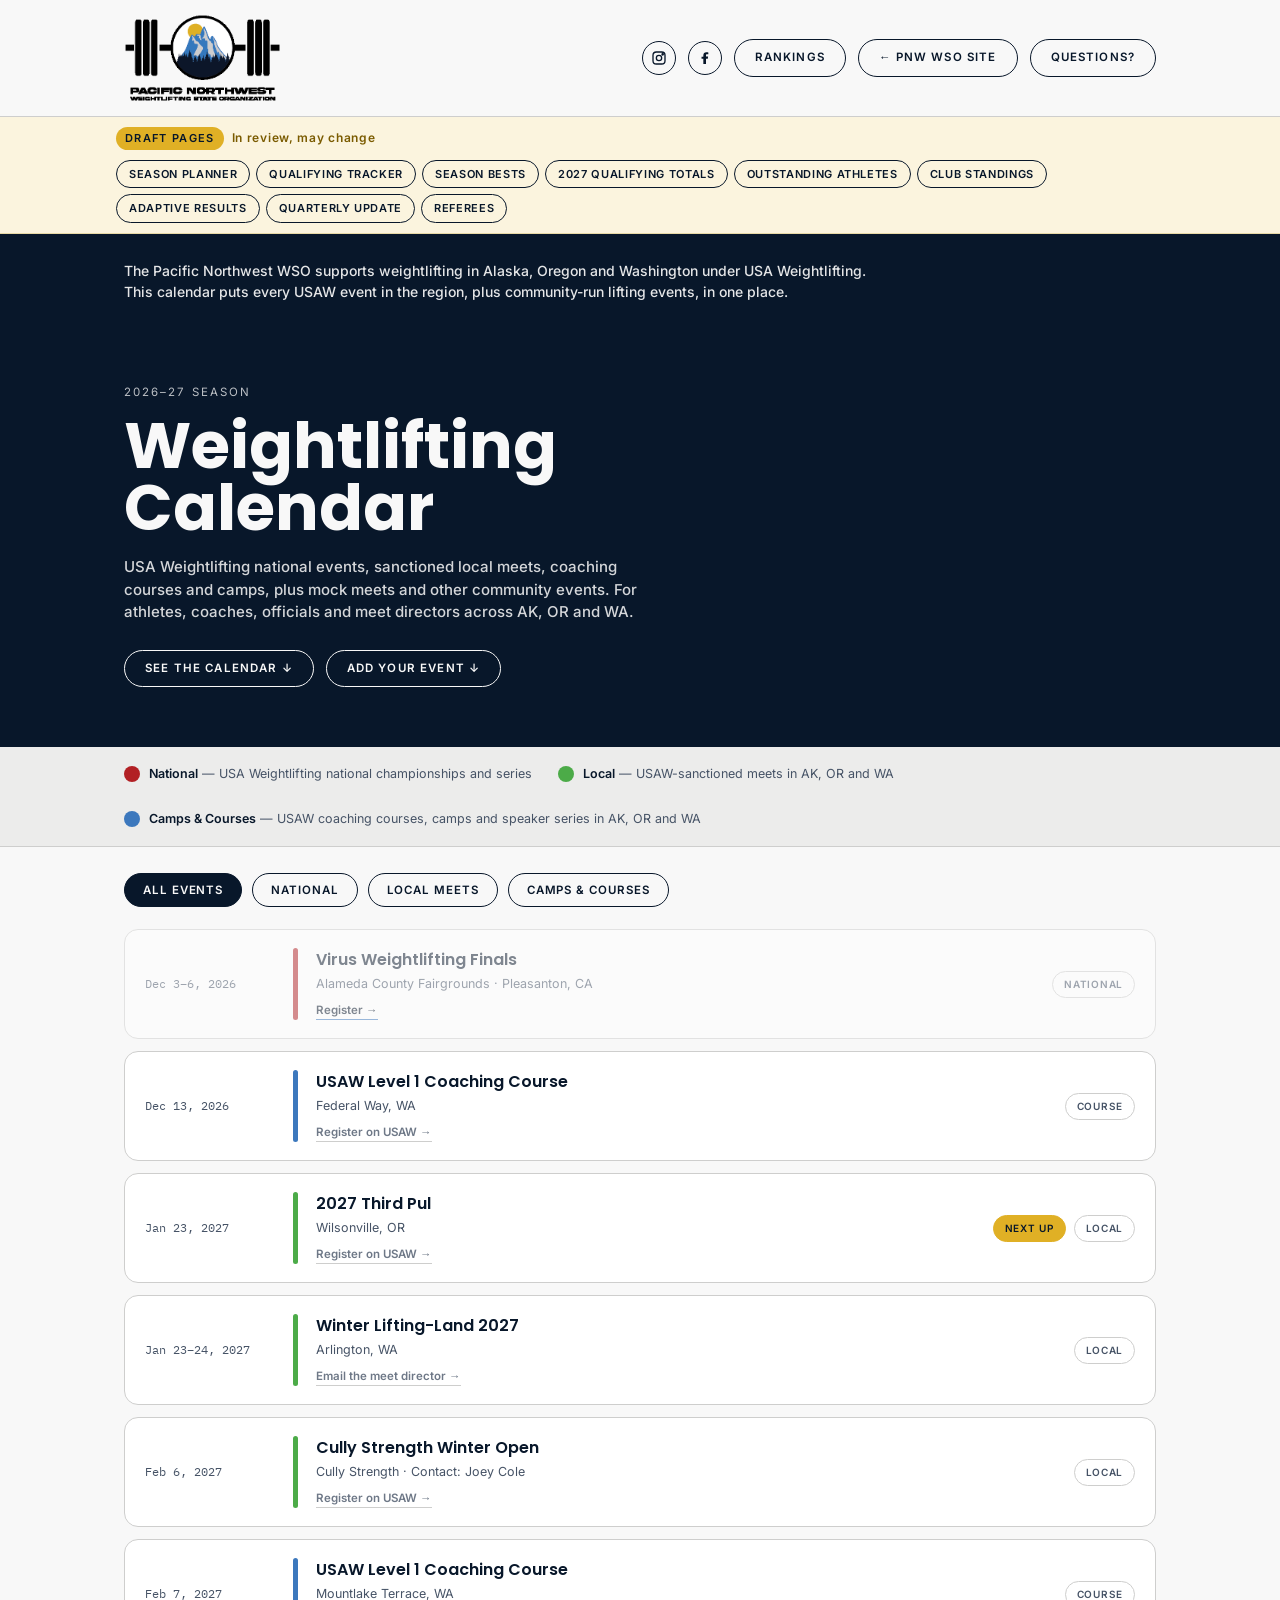
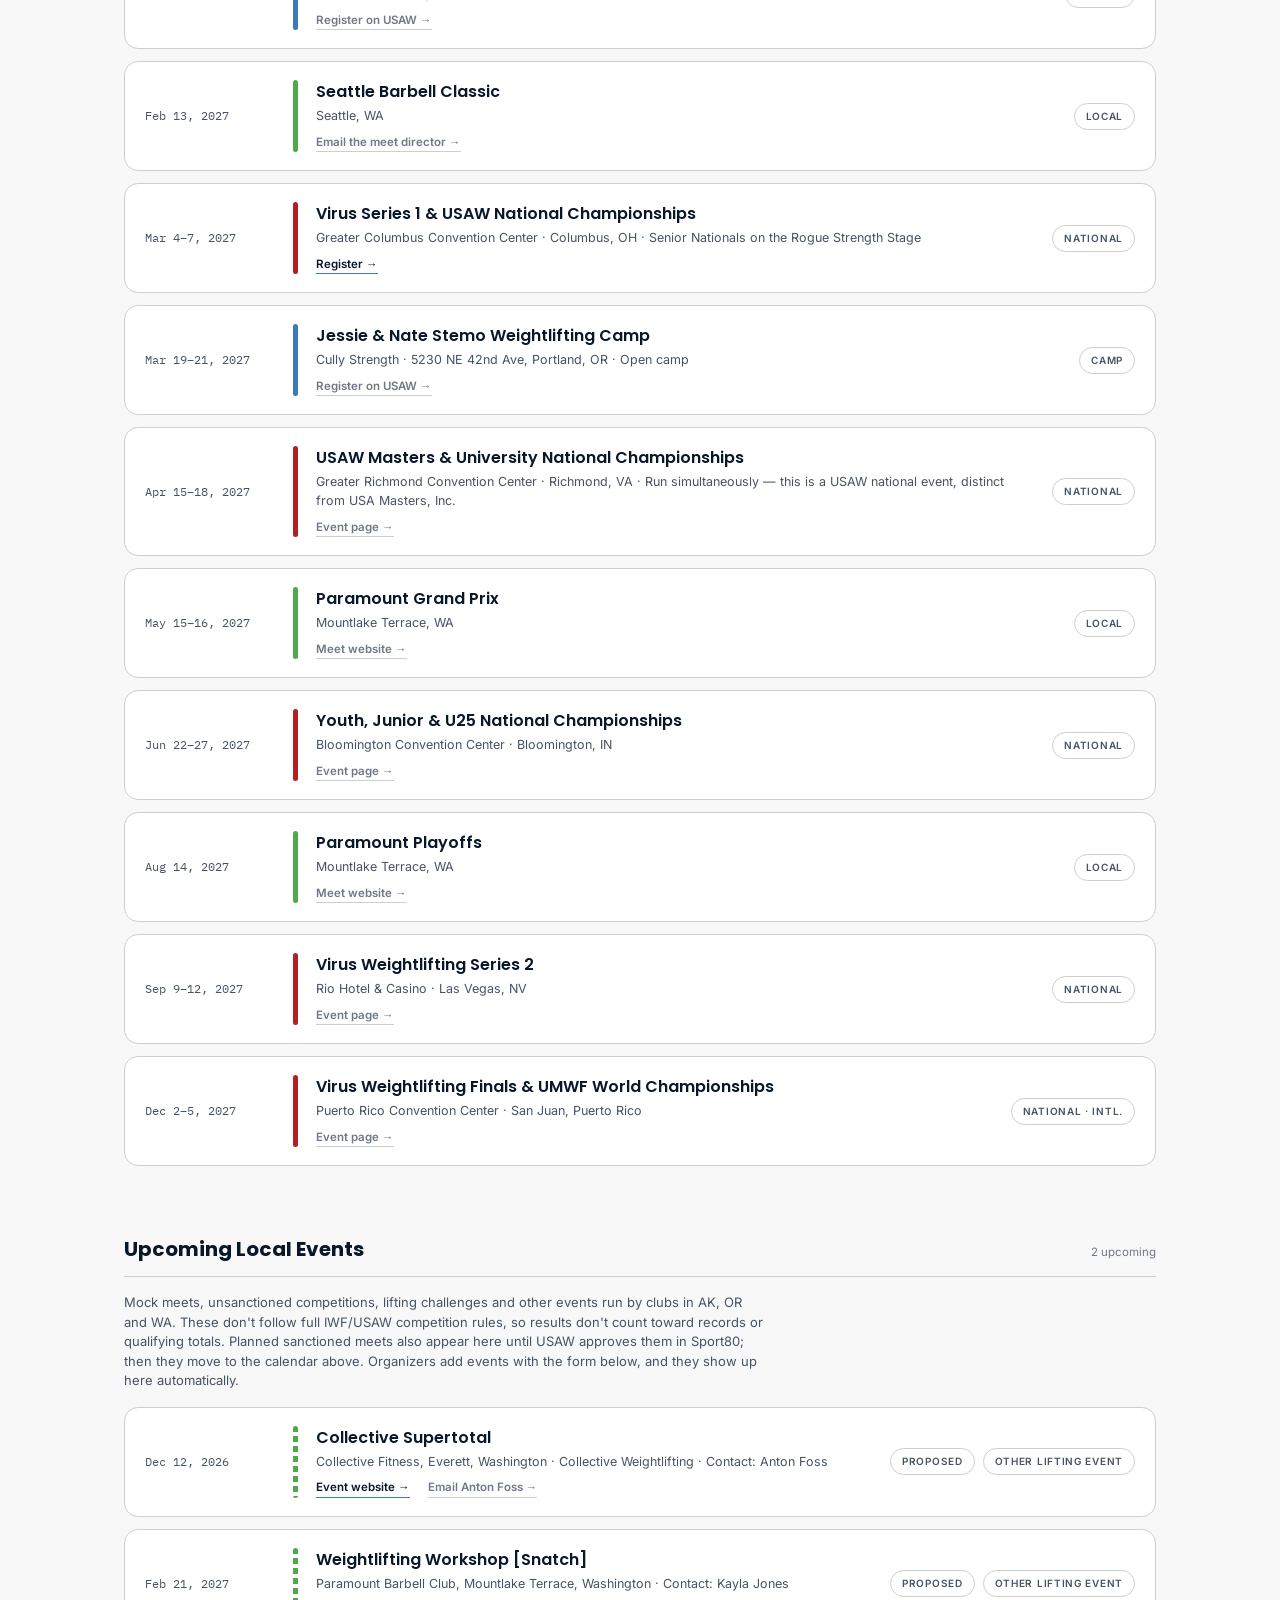
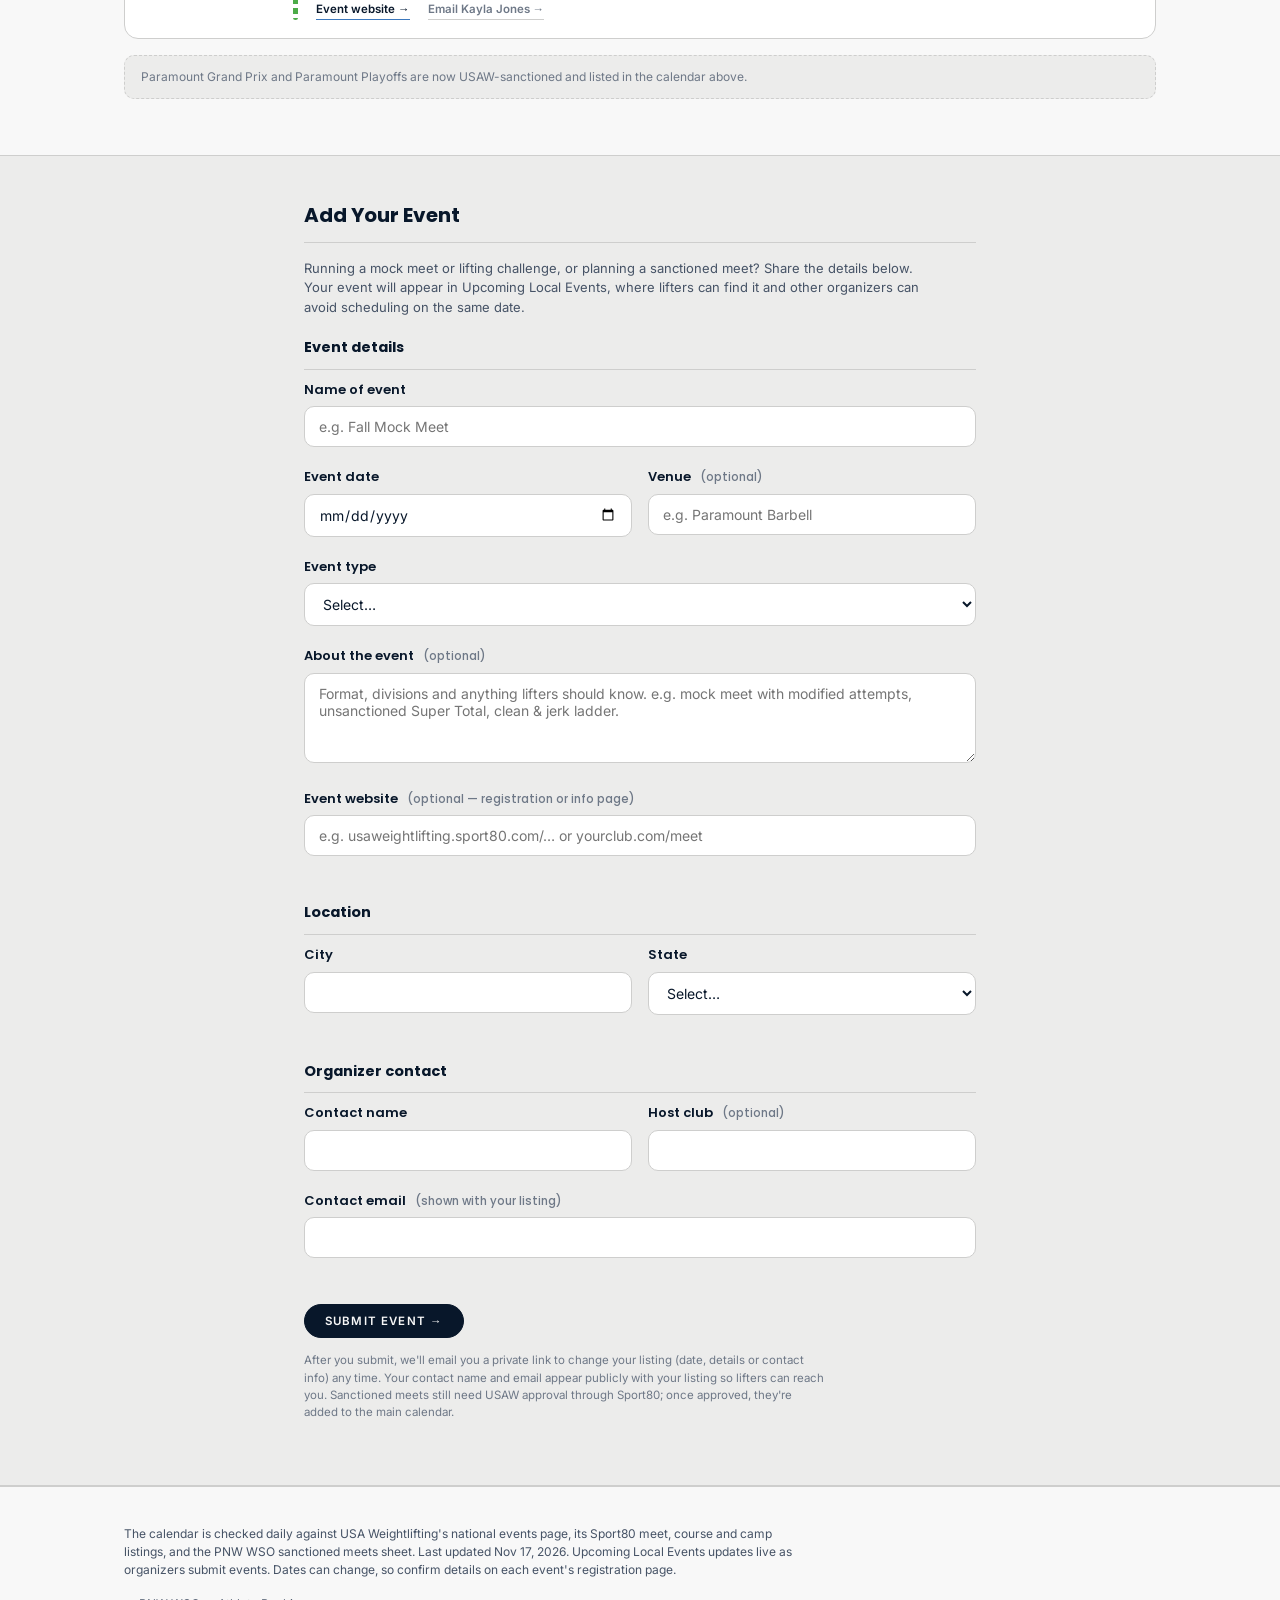
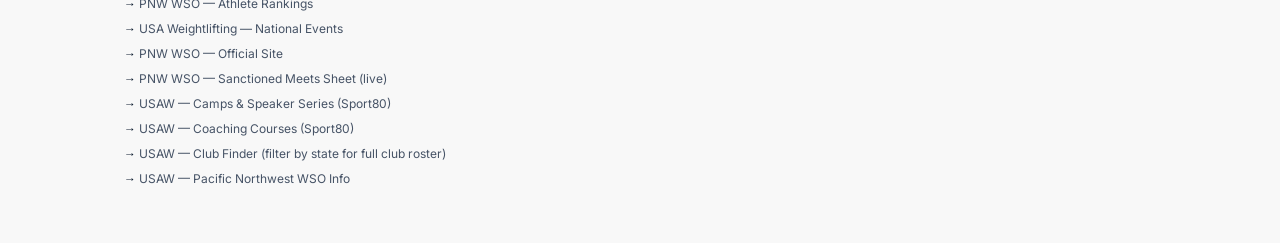
==== commit 96748ee0: "Go back to the previous event buttons: entry page, meet website, or email the meet director Reverts " ====
--- a/index.html
+++ b/index.html
@@ -517,7 +517,7 @@
       <div class="ev-body">
         <div class="ev-name">Bare Bones Meet</div>
         <div class="ev-meta">Tacoma, WA</div>
-        <a class="ev-link muted" href="https://usaweightlifting.sport80.com/public/widget/1?filters=eyJldmVudF9mcm9tX2RhdGUiOiIyMDI2LTExLTIxIiwiZXZlbnRfdG9fZGF0ZSI6IjIwMjYtMTEtMjEiLCJyZWdpb24iOjEwOH0%3D" target="_blank" rel="noopener">Find it on USAW →</a>
+        <a class="ev-link muted" href="mailto:weightlifting@tacomastrength.com?subject=Bare%20Bones%20Meet">Email the meet director →</a>
       </div>
       <div class="ev-tags"><span class="tag">Local</span></div>
     </div>
@@ -572,7 +572,7 @@
       <div class="ev-body">
         <div class="ev-name">Winter Lifting-Land 2027</div>
         <div class="ev-meta">Arlington, WA</div>
-        <a class="ev-link muted" href="https://usaweightlifting.sport80.com/public/widget/1?filters=eyJldmVudF9mcm9tX2RhdGUiOiIyMDI3LTAxLTIzIiwiZXZlbnRfdG9fZGF0ZSI6IjIwMjctMDEtMjQiLCJyZWdpb24iOjEwOH0%3D" target="_blank" rel="noopener">Find it on USAW →</a>
+        <a class="ev-link muted" href="mailto:INFO@PILCHUCKCROSSFIT.COM?subject=Winter%20Lifting-Land%202027">Email the meet director →</a>
       </div>
       <div class="ev-tags"><span class="tag">Local</span></div>
     </div>
@@ -605,7 +605,7 @@
       <div class="ev-body">
         <div class="ev-name">Seattle Barbell Classic</div>
         <div class="ev-meta">Seattle, WA</div>
-        <a class="ev-link muted" href="https://usaweightlifting.sport80.com/public/widget/1?filters=eyJldmVudF9mcm9tX2RhdGUiOiIyMDI3LTAyLTEzIiwiZXZlbnRfdG9fZGF0ZSI6IjIwMjctMDItMTMiLCJyZWdpb24iOjEwOH0%3D" target="_blank" rel="noopener">Find it on USAW →</a>
+        <a class="ev-link muted" href="mailto:info@foundationcrossfit.com?subject=Seattle%20Barbell%20Classic">Email the meet director →</a>
       </div>
       <div class="ev-tags"><span class="tag">Local</span></div>
     </div>
@@ -649,7 +649,7 @@
       <div class="ev-body">
         <div class="ev-name">Paramount Grand Prix</div>
         <div class="ev-meta">Mountlake Terrace, WA</div>
-        <a class="ev-link muted" href="https://usaweightlifting.sport80.com/public/widget/1?filters=eyJldmVudF9mcm9tX2RhdGUiOiIyMDI3LTA1LTE1IiwiZXZlbnRfdG9fZGF0ZSI6IjIwMjctMDUtMTYiLCJyZWdpb24iOjEwOH0%3D" target="_blank" rel="noopener">Find it on USAW →</a>
+        <a class="ev-link muted" href="https://paramountbarbellclub.com/events" target="_blank" rel="noopener">Meet website →</a>
       </div>
       <div class="ev-tags"><span class="tag">Local</span></div>
     </div>
@@ -671,7 +671,7 @@
       <div class="ev-body">
         <div class="ev-name">Paramount Playoffs</div>
         <div class="ev-meta">Mountlake Terrace, WA</div>
-        <a class="ev-link muted" href="https://usaweightlifting.sport80.com/public/widget/1?filters=eyJldmVudF9mcm9tX2RhdGUiOiIyMDI3LTA4LTE0IiwiZXZlbnRfdG9fZGF0ZSI6IjIwMjctMDgtMTQiLCJyZWdpb24iOjEwOH0%3D" target="_blank" rel="noopener">Find it on USAW →</a>
+        <a class="ev-link muted" href="https://paramountbarbellclub.com/events" target="_blank" rel="noopener">Meet website →</a>
       </div>
       <div class="ev-tags"><span class="tag">Local</span></div>
     </div>
@@ -1079,6 +1079,6 @@
 </script>
 
 <script src="assets/draft-bar.js?v=20261118"></script>
-<script src="assets/event-links.js?v=20261118b"></script>
+<script src="assets/event-links.js?v=20261118"></script>
 </body>
 </html>
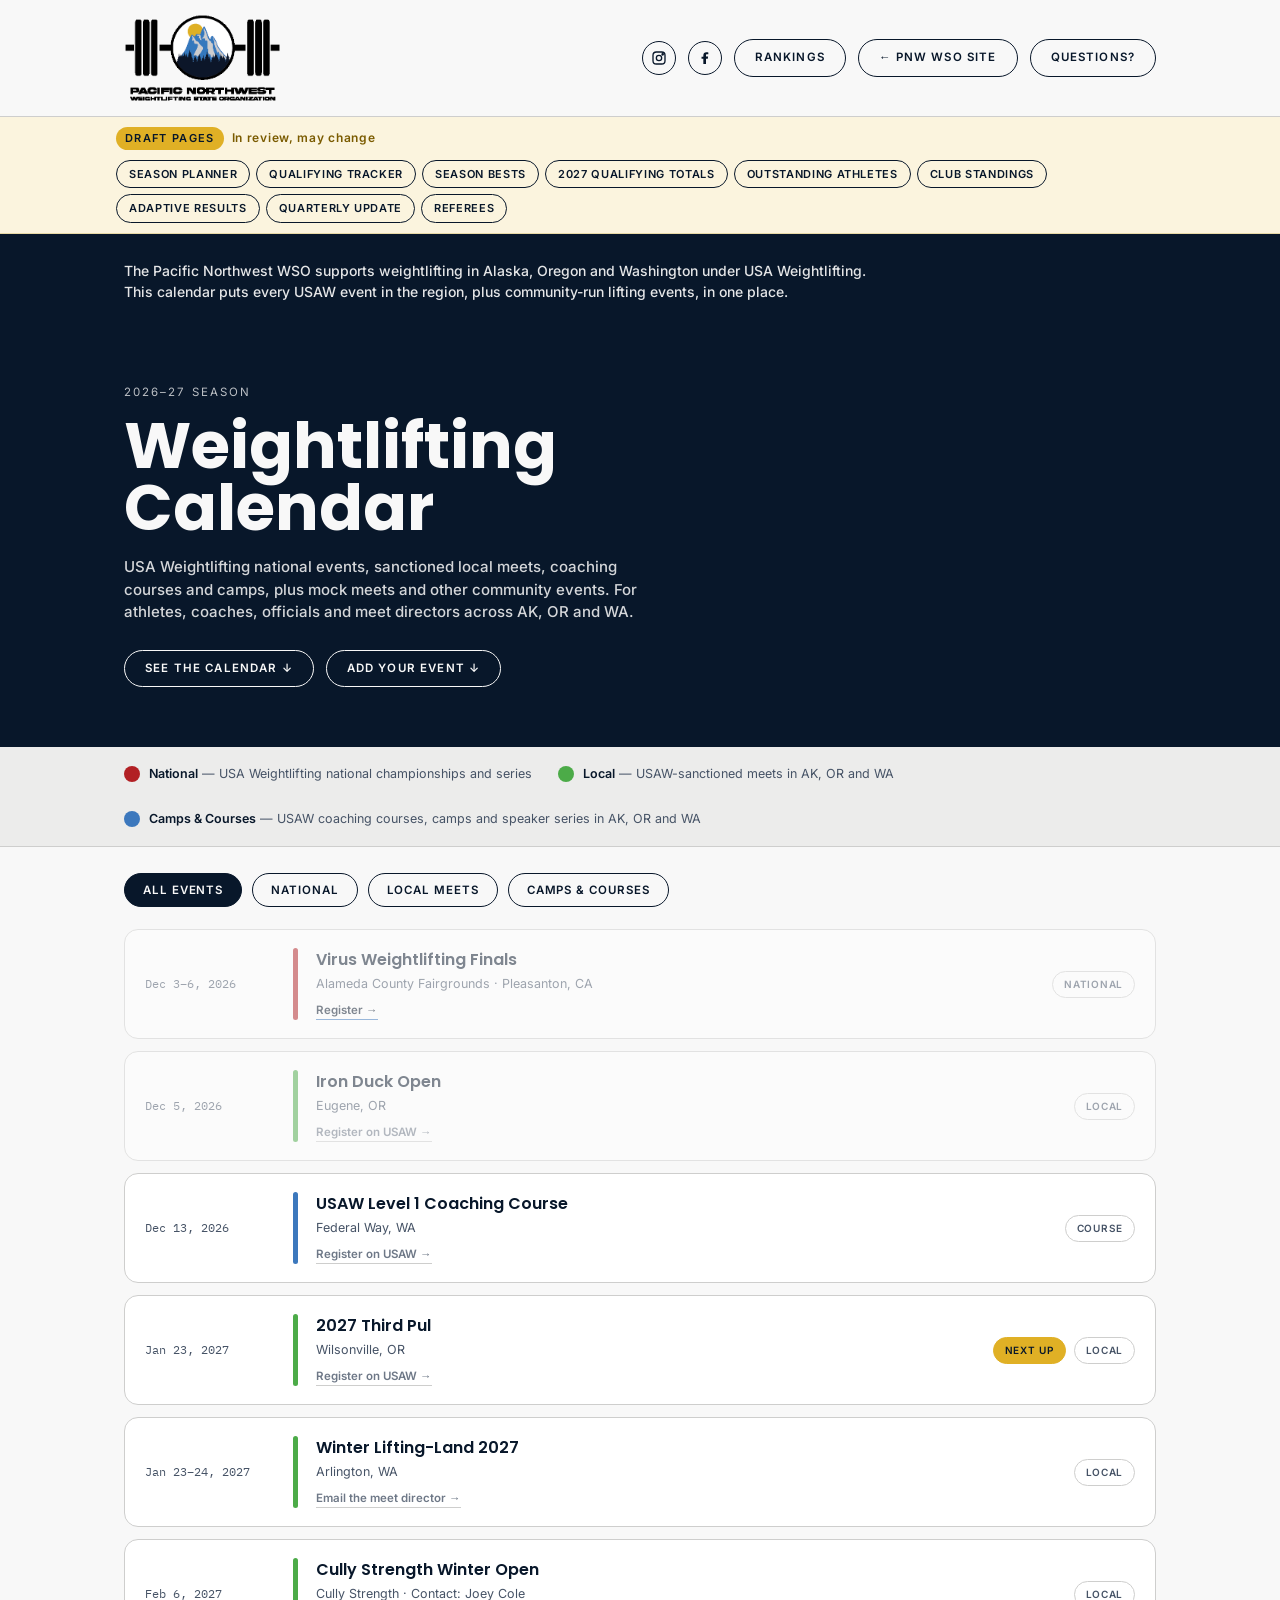
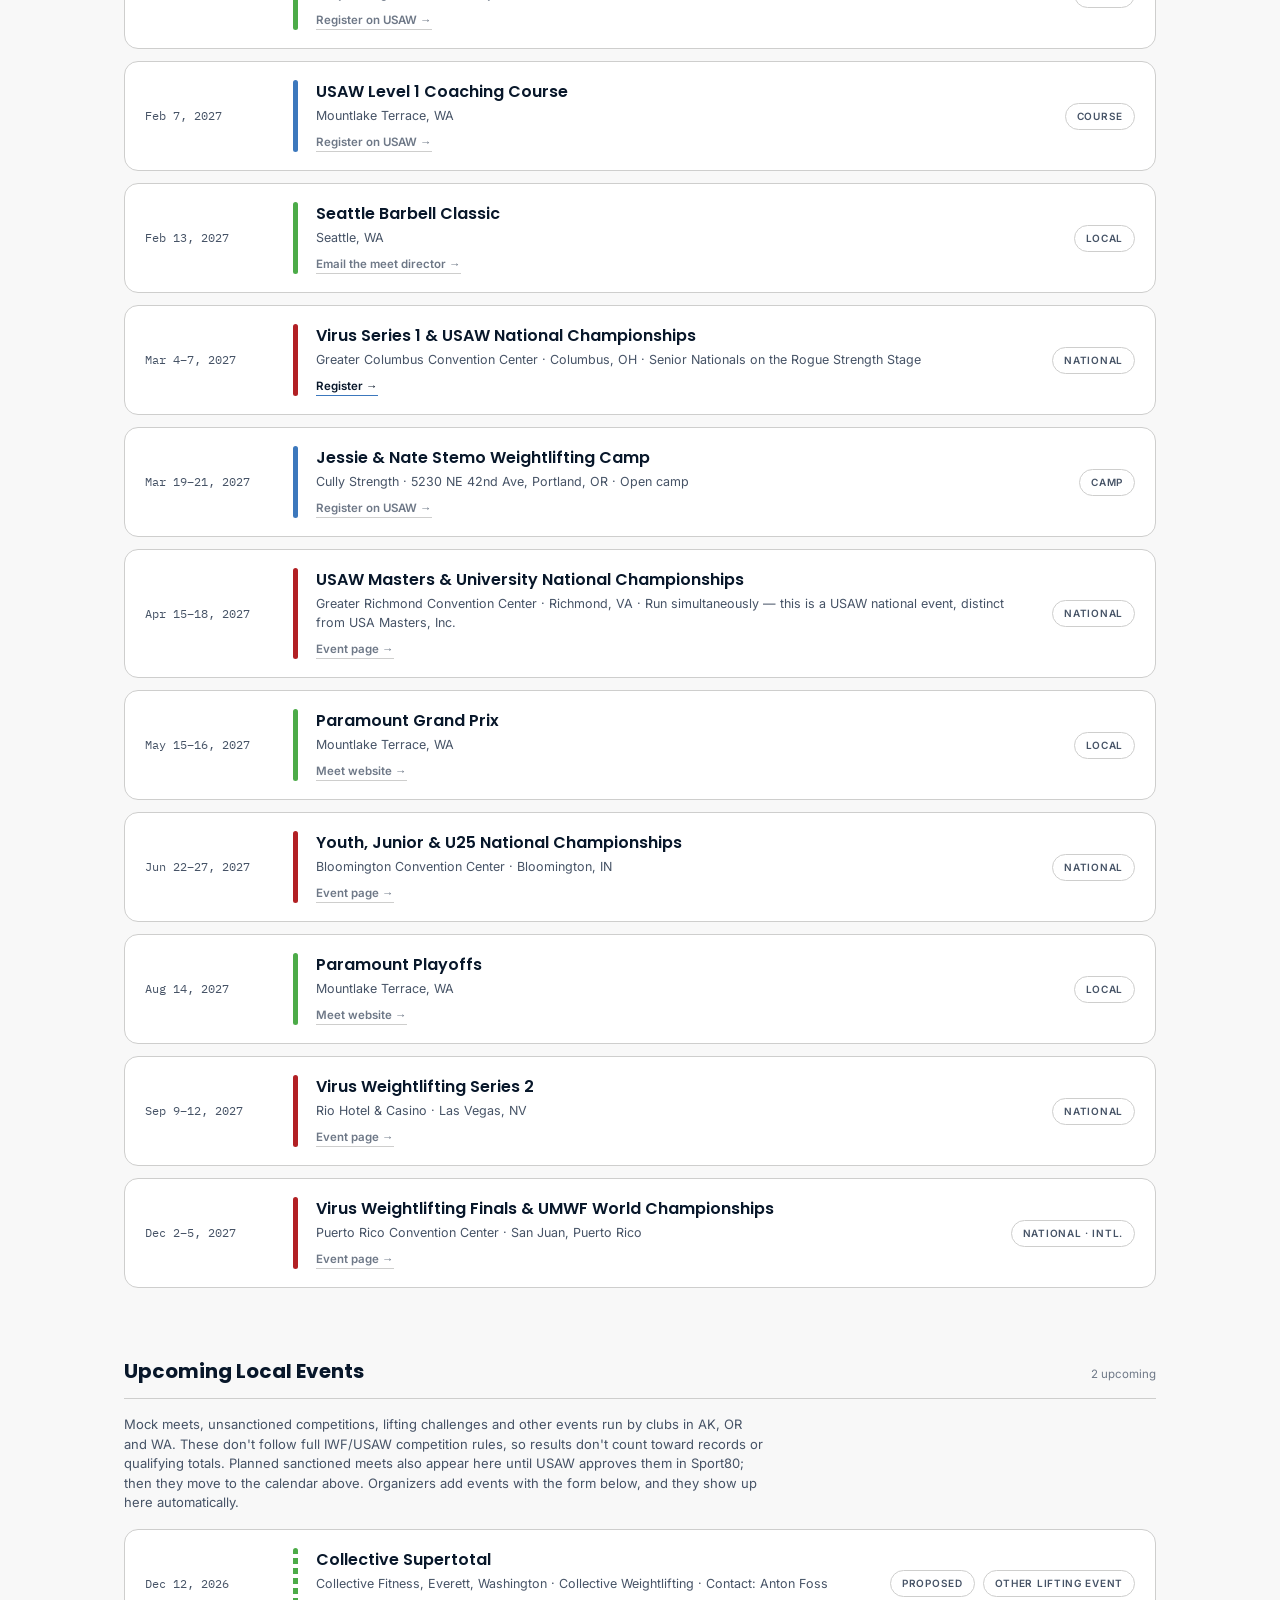
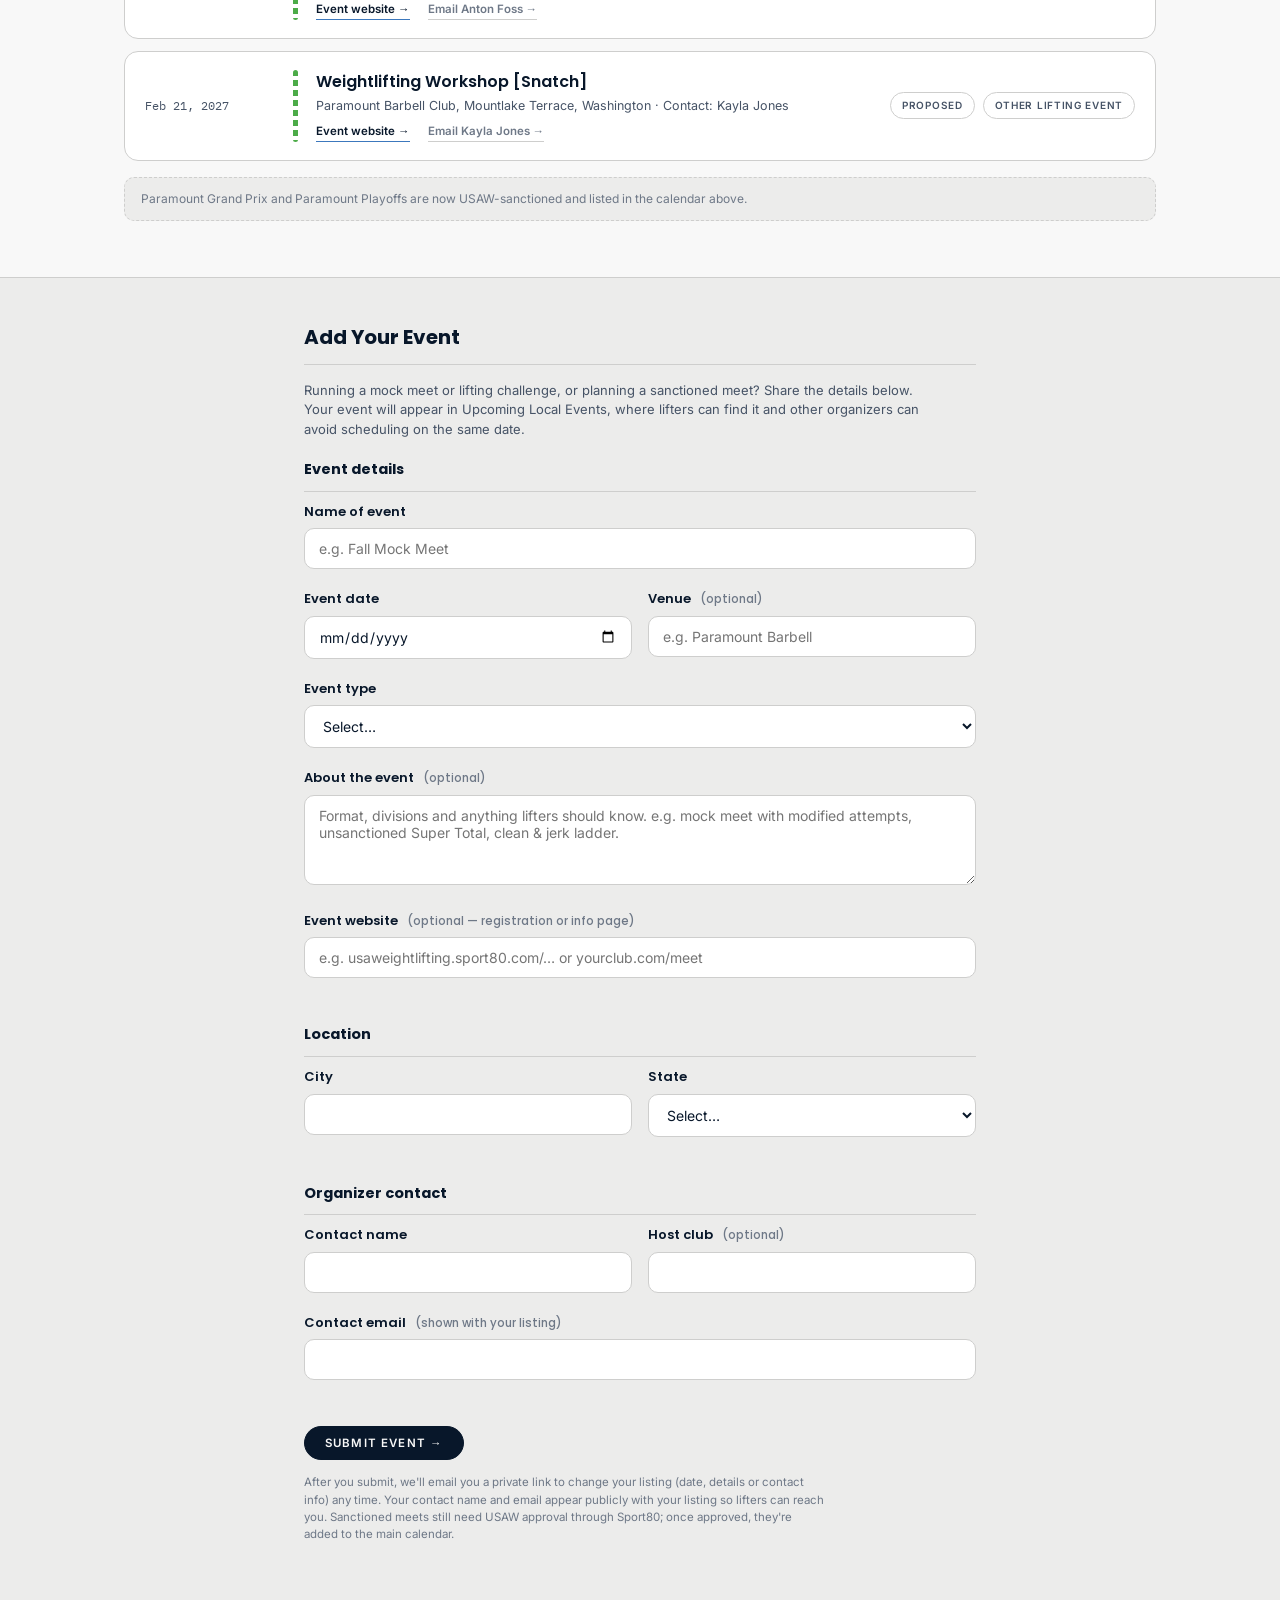
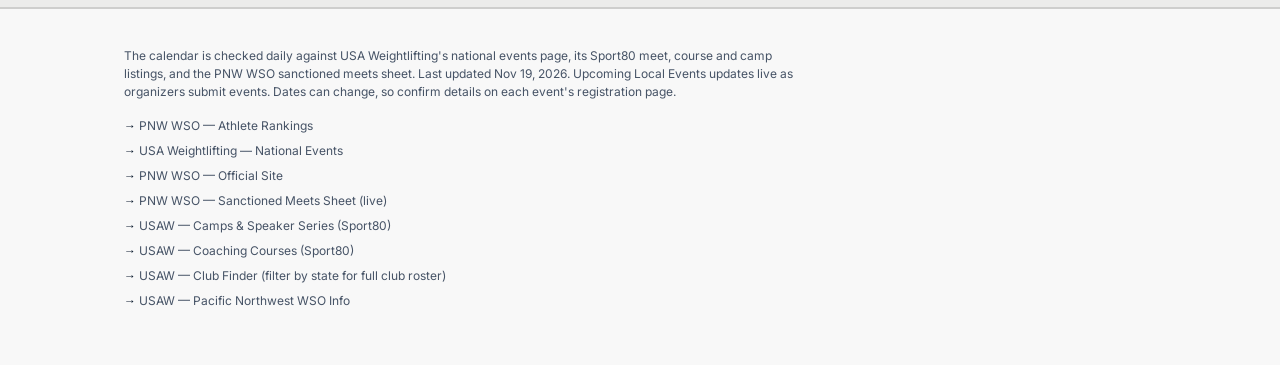
==== commit 29767588: "Daily update 2026-11-19: +1 event (Iron Duck Open) Co-Authored-By: Claude Opus 5.5 <noreply@anthropi" ====
--- a/index.html
+++ b/index.html
@@ -544,6 +544,17 @@
       <div class="ev-tags"><span class="tag">National</span></div>
     </div>
 
+    <div class="event-row" data-tier="local" data-start="2026-12-05">
+      <div class="ev-date">Dec 5, 2026</div>
+      <div class="ev-stripe green"></div>
+      <div class="ev-body">
+        <div class="ev-name">Iron Duck Open</div>
+        <div class="ev-meta">Eugene, OR</div>
+        <a class="ev-link muted" href="https://usaweightlifting.sport80.com/public/widget/1" target="_blank" rel="noopener">Registration via USAW →</a>
+      </div>
+      <div class="ev-tags"><span class="tag">Local</span></div>
+    </div>
+
     <div class="event-row" data-tier="education" data-start="2026-12-13">
       <div class="ev-date">Dec 13, 2026</div>
       <div class="ev-stripe blue"></div>
@@ -804,7 +815,7 @@
 
 <footer>
   <div class="wrap">
-    <p class="note">The calendar is checked daily against USA Weightlifting's national events page, its Sport80 meet, course and camp listings, and the PNW WSO sanctioned meets sheet. Last updated <span id="lastUpdated">Nov 17, 2026</span>. Upcoming Local Events updates live as organizers submit events. Dates can change, so confirm details on each event's registration page.</p>
+    <p class="note">The calendar is checked daily against USA Weightlifting's national events page, its Sport80 meet, course and camp listings, and the PNW WSO sanctioned meets sheet. Last updated <span id="lastUpdated">Nov 19, 2026</span>. Upcoming Local Events updates live as organizers submit events. Dates can change, so confirm details on each event's registration page.</p>
     <ul>
       <li>→ <a href="rankings.html">PNW WSO — Athlete Rankings</a></li>
       <li>→ <a href="https://www.usaweightlifting.org/national-events" target="_blank" rel="noopener">USA Weightlifting — National Events</a></li>
@@ -1078,7 +1089,7 @@
   });
 </script>
 
-<script src="assets/draft-bar.js?v=20261118"></script>
-<script src="assets/event-links.js?v=20261118"></script>
+<script src="assets/draft-bar.js?v=20261118c"></script>
+<script src="assets/event-links.js?v=20261118c"></script>
 </body>
 </html>
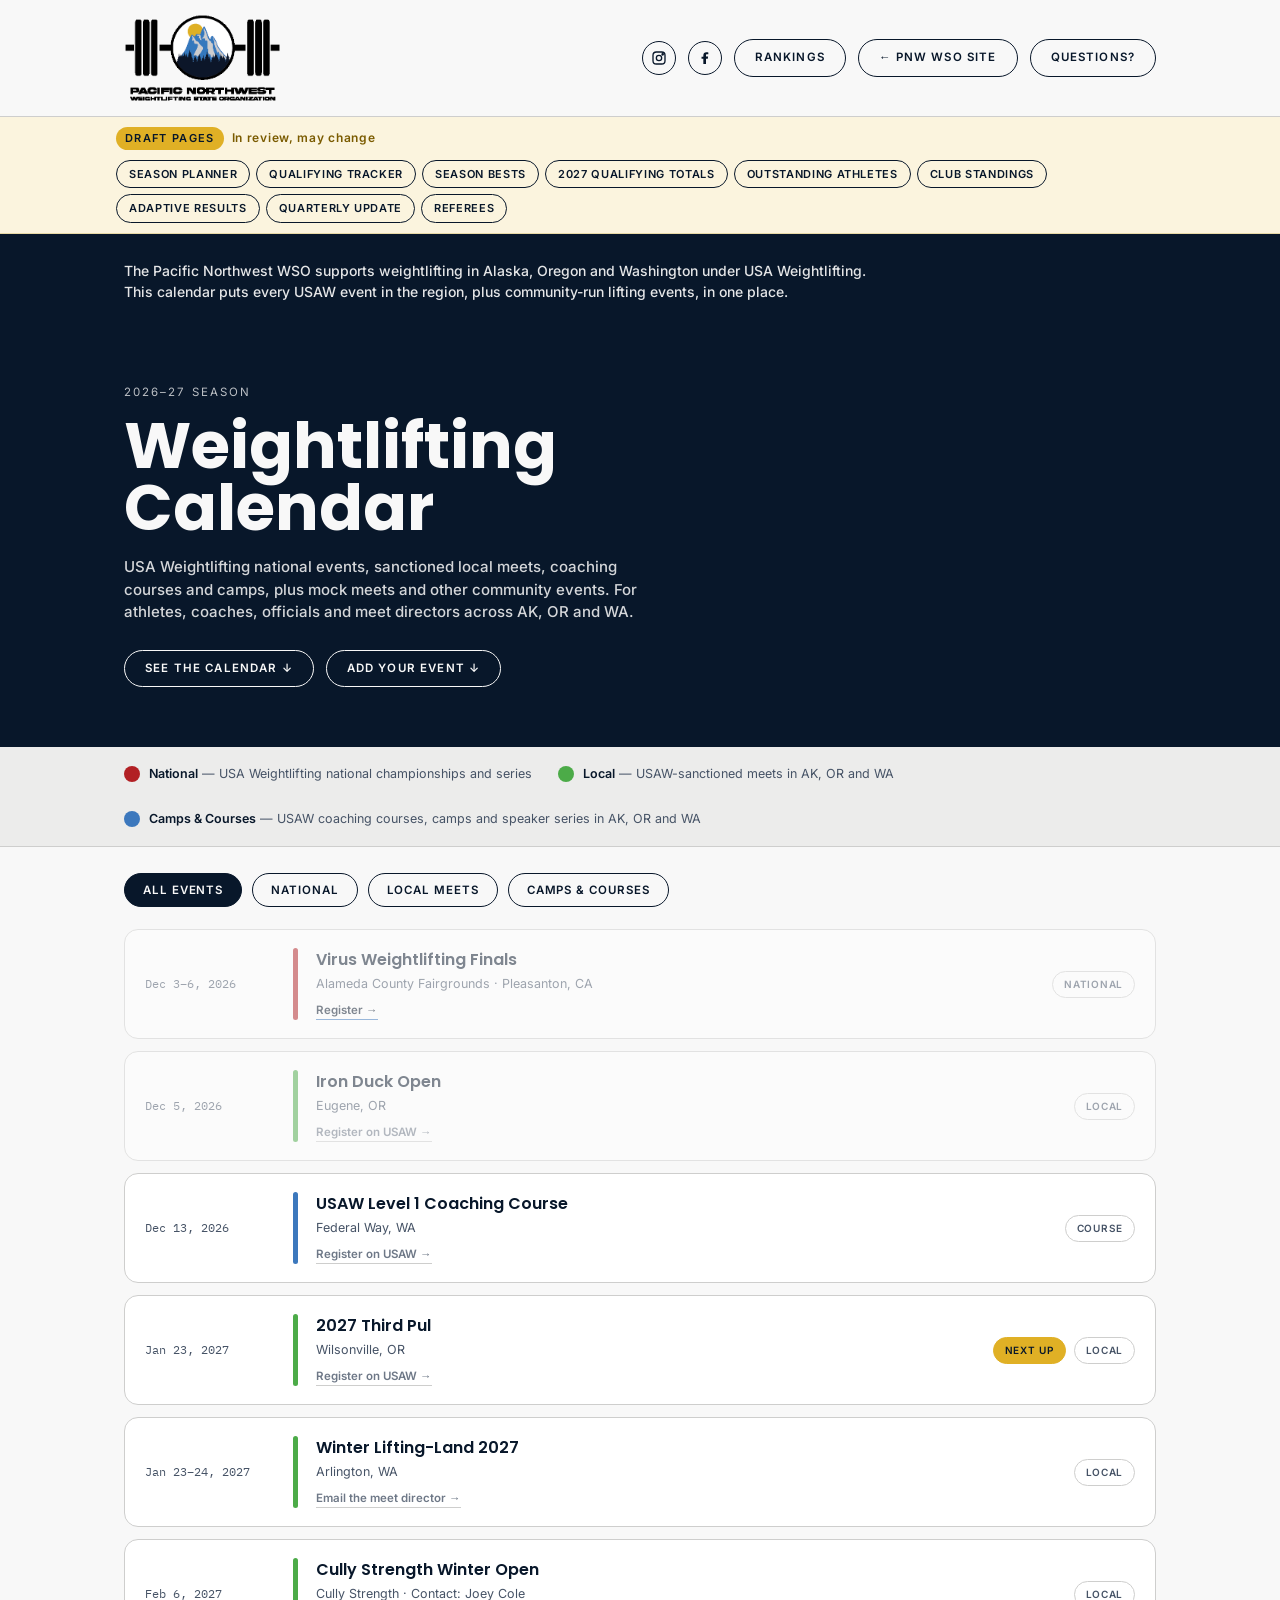
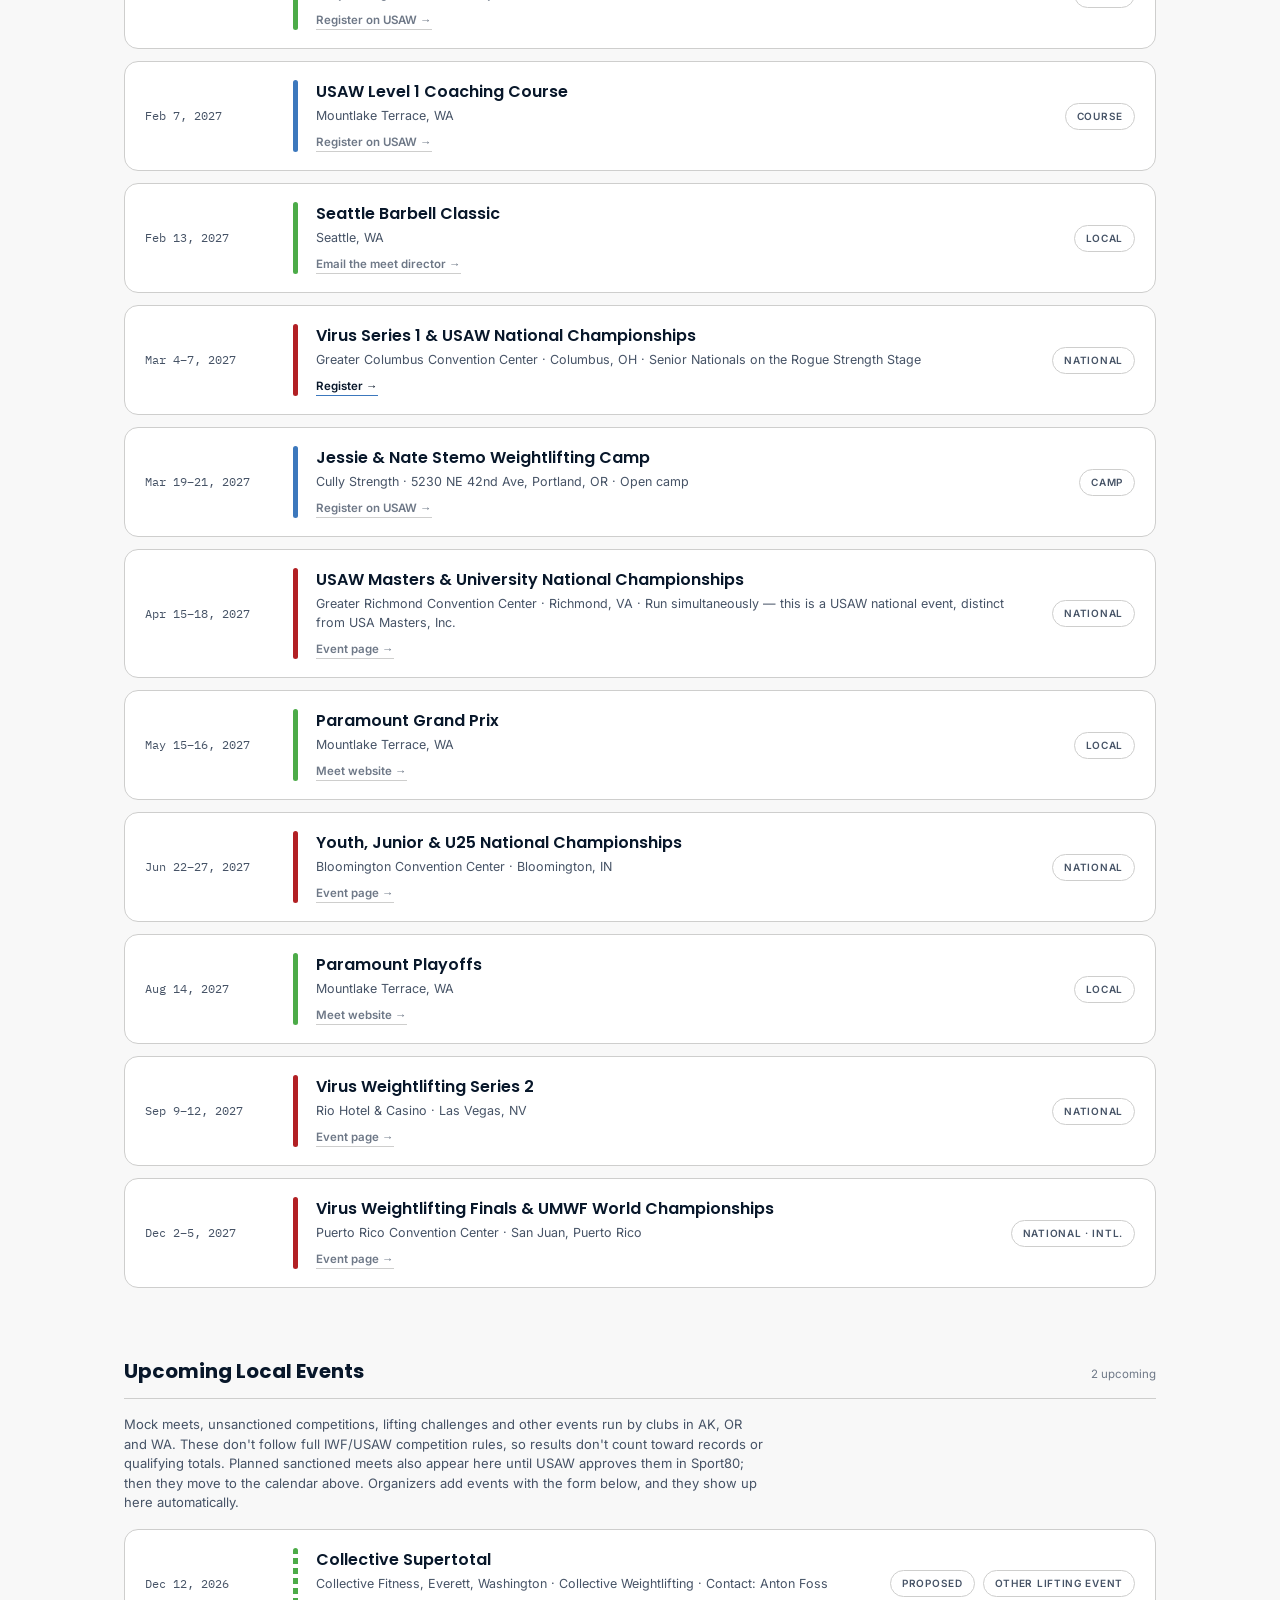
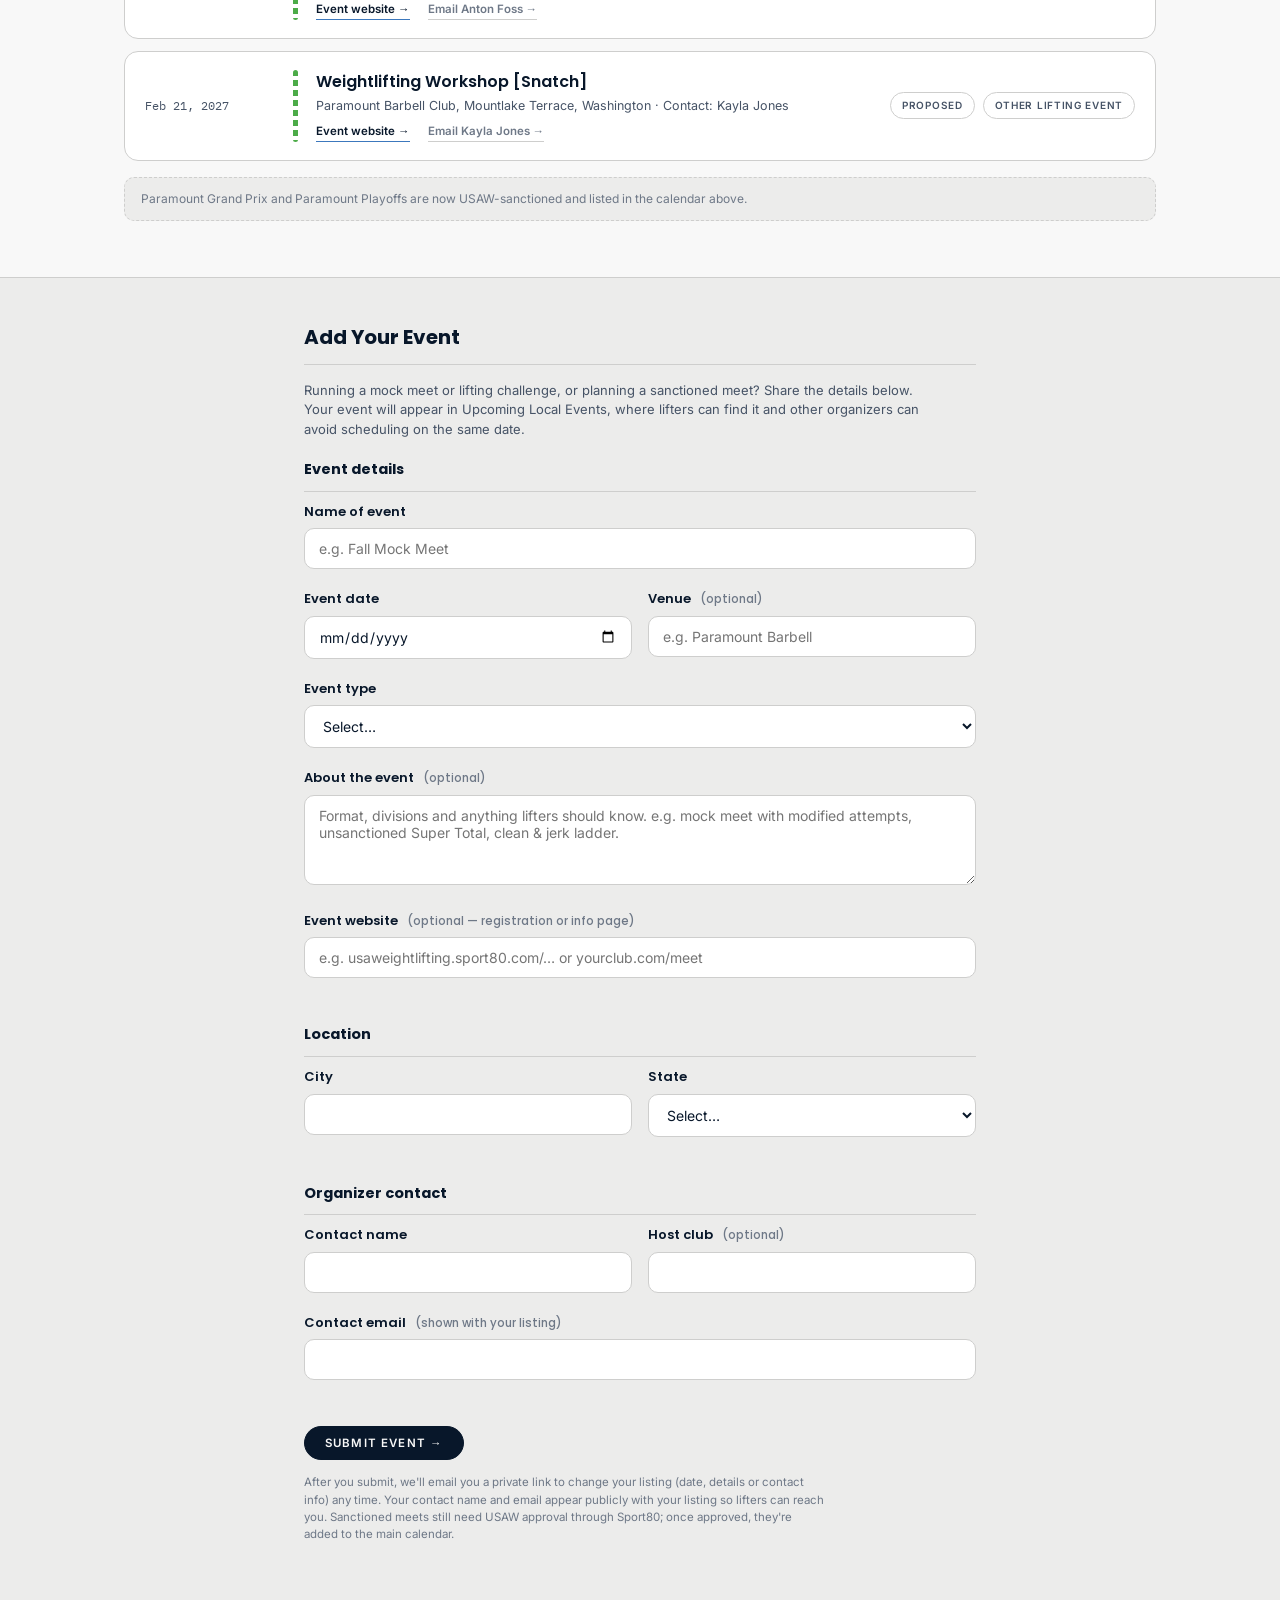
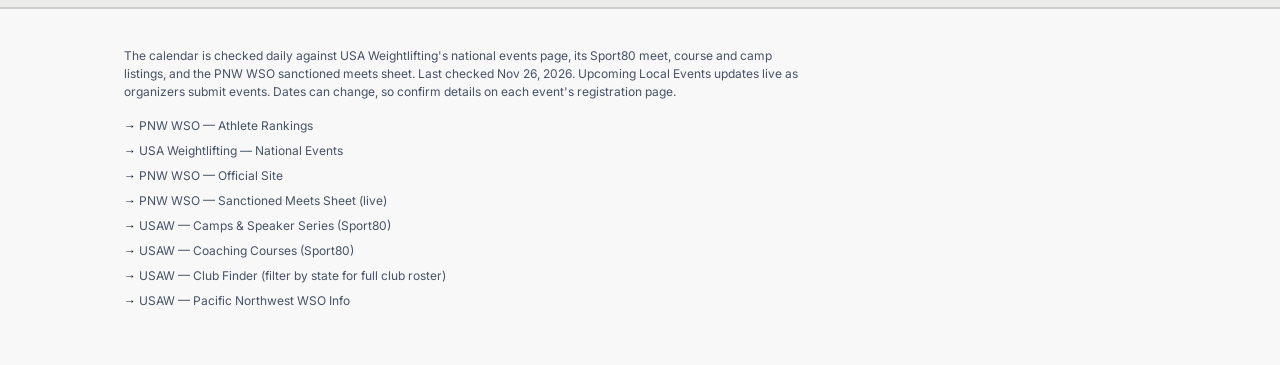
==== commit 305e4706: "Calendar footer: show when the sources were last checked, not when an event last changed The footer " ====
--- a/index.html
+++ b/index.html
@@ -550,7 +550,7 @@
       <div class="ev-body">
         <div class="ev-name">Iron Duck Open</div>
         <div class="ev-meta">Eugene, OR</div>
-        <a class="ev-link muted" href="https://usaweightlifting.sport80.com/public/widget/1" target="_blank" rel="noopener">Registration via USAW →</a>
+        <a class="ev-link muted" href="https://usaweightlifting.sport80.com/public/wizard/e/15193" target="_blank" rel="noopener">Register on USAW →</a>
       </div>
       <div class="ev-tags"><span class="tag">Local</span></div>
     </div>
@@ -815,7 +815,7 @@
 
 <footer>
   <div class="wrap">
-    <p class="note">The calendar is checked daily against USA Weightlifting's national events page, its Sport80 meet, course and camp listings, and the PNW WSO sanctioned meets sheet. Last updated <span id="lastUpdated">Nov 19, 2026</span>. Upcoming Local Events updates live as organizers submit events. Dates can change, so confirm details on each event's registration page.</p>
+    <p class="note">The calendar is checked daily against USA Weightlifting's national events page, its Sport80 meet, course and camp listings, and the PNW WSO sanctioned meets sheet. Last checked <span id="lastChecked">Nov 26, 2026</span>.<span id="lastUpdated" hidden>Nov 19, 2026</span> Upcoming Local Events updates live as organizers submit events. Dates can change, so confirm details on each event's registration page.</p>
     <ul>
       <li>→ <a href="rankings.html">PNW WSO — Athlete Rankings</a></li>
       <li>→ <a href="https://www.usaweightlifting.org/national-events" target="_blank" rel="noopener">USA Weightlifting — National Events</a></li>
@@ -1090,6 +1090,6 @@
 </script>
 
 <script src="assets/draft-bar.js?v=20261118c"></script>
-<script src="assets/event-links.js?v=20261118c"></script>
+<script src="assets/event-links.js?v=20261127"></script>
 </body>
 </html>
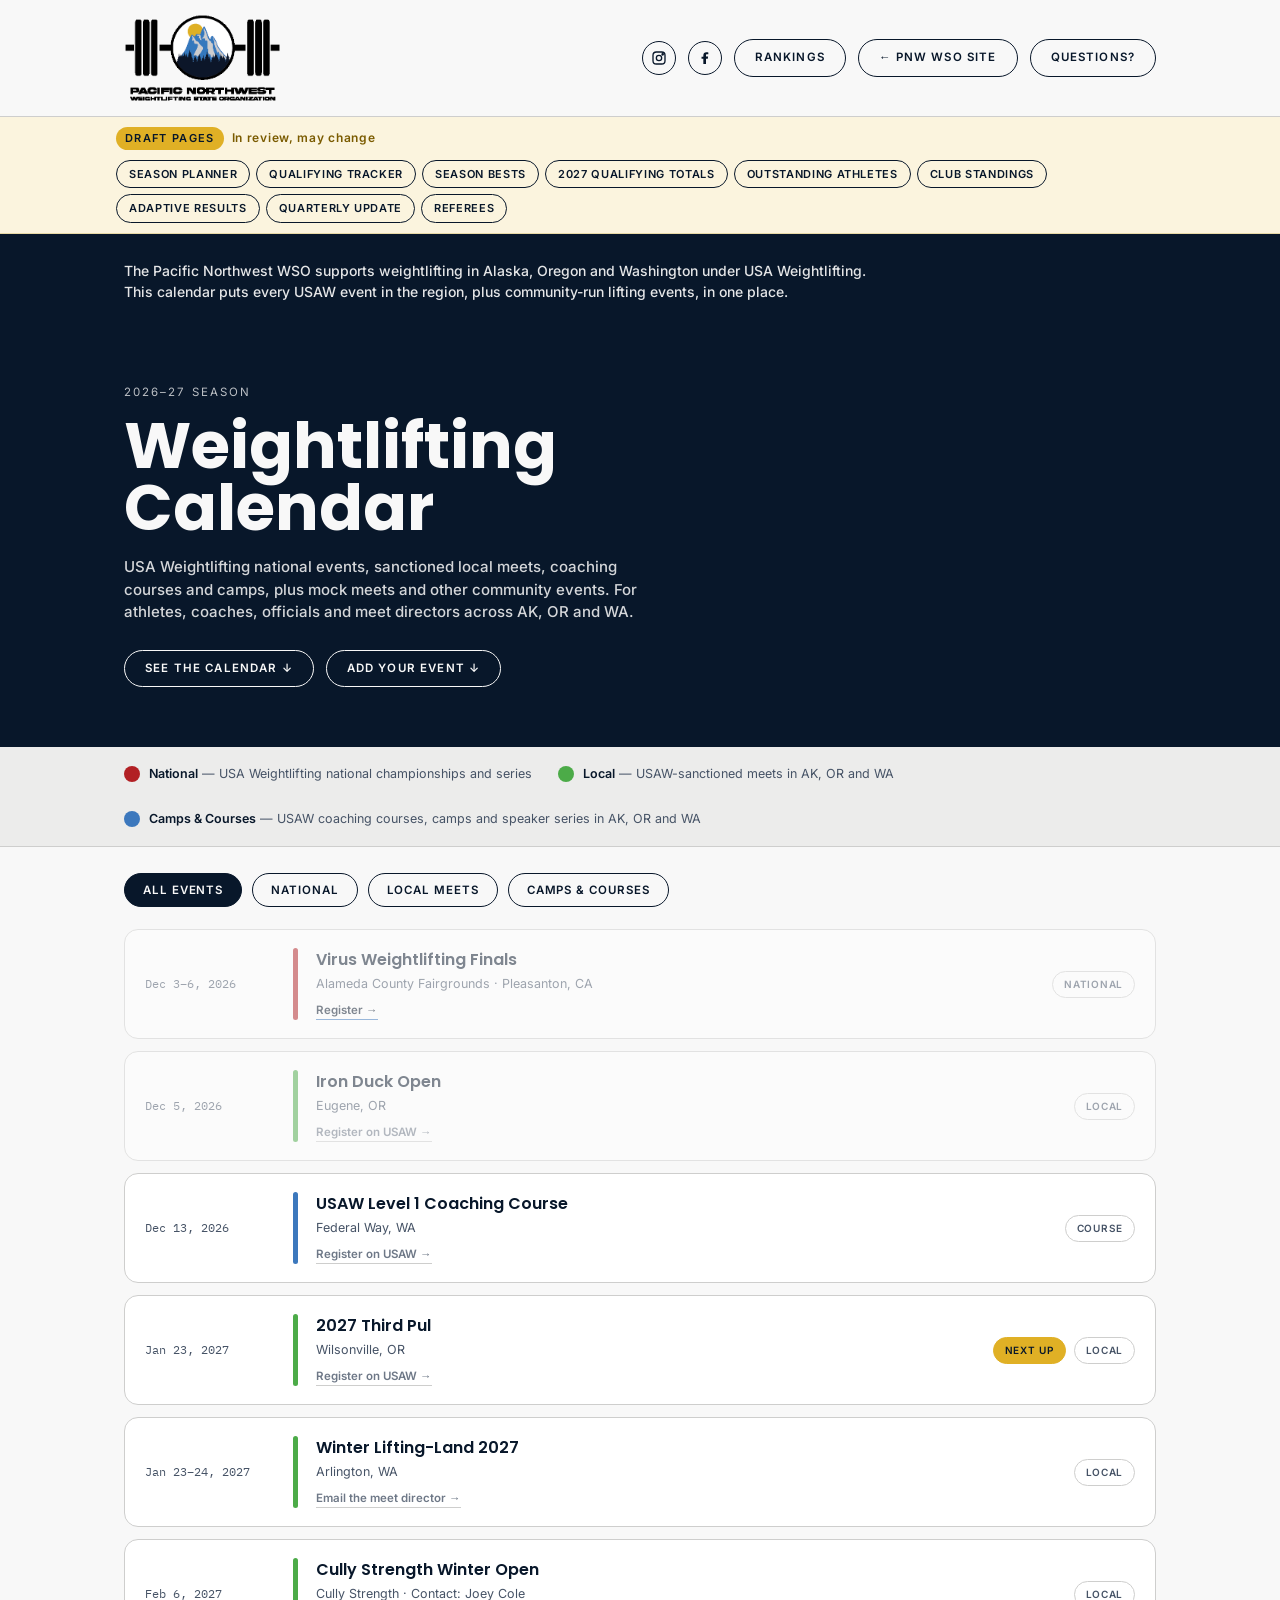
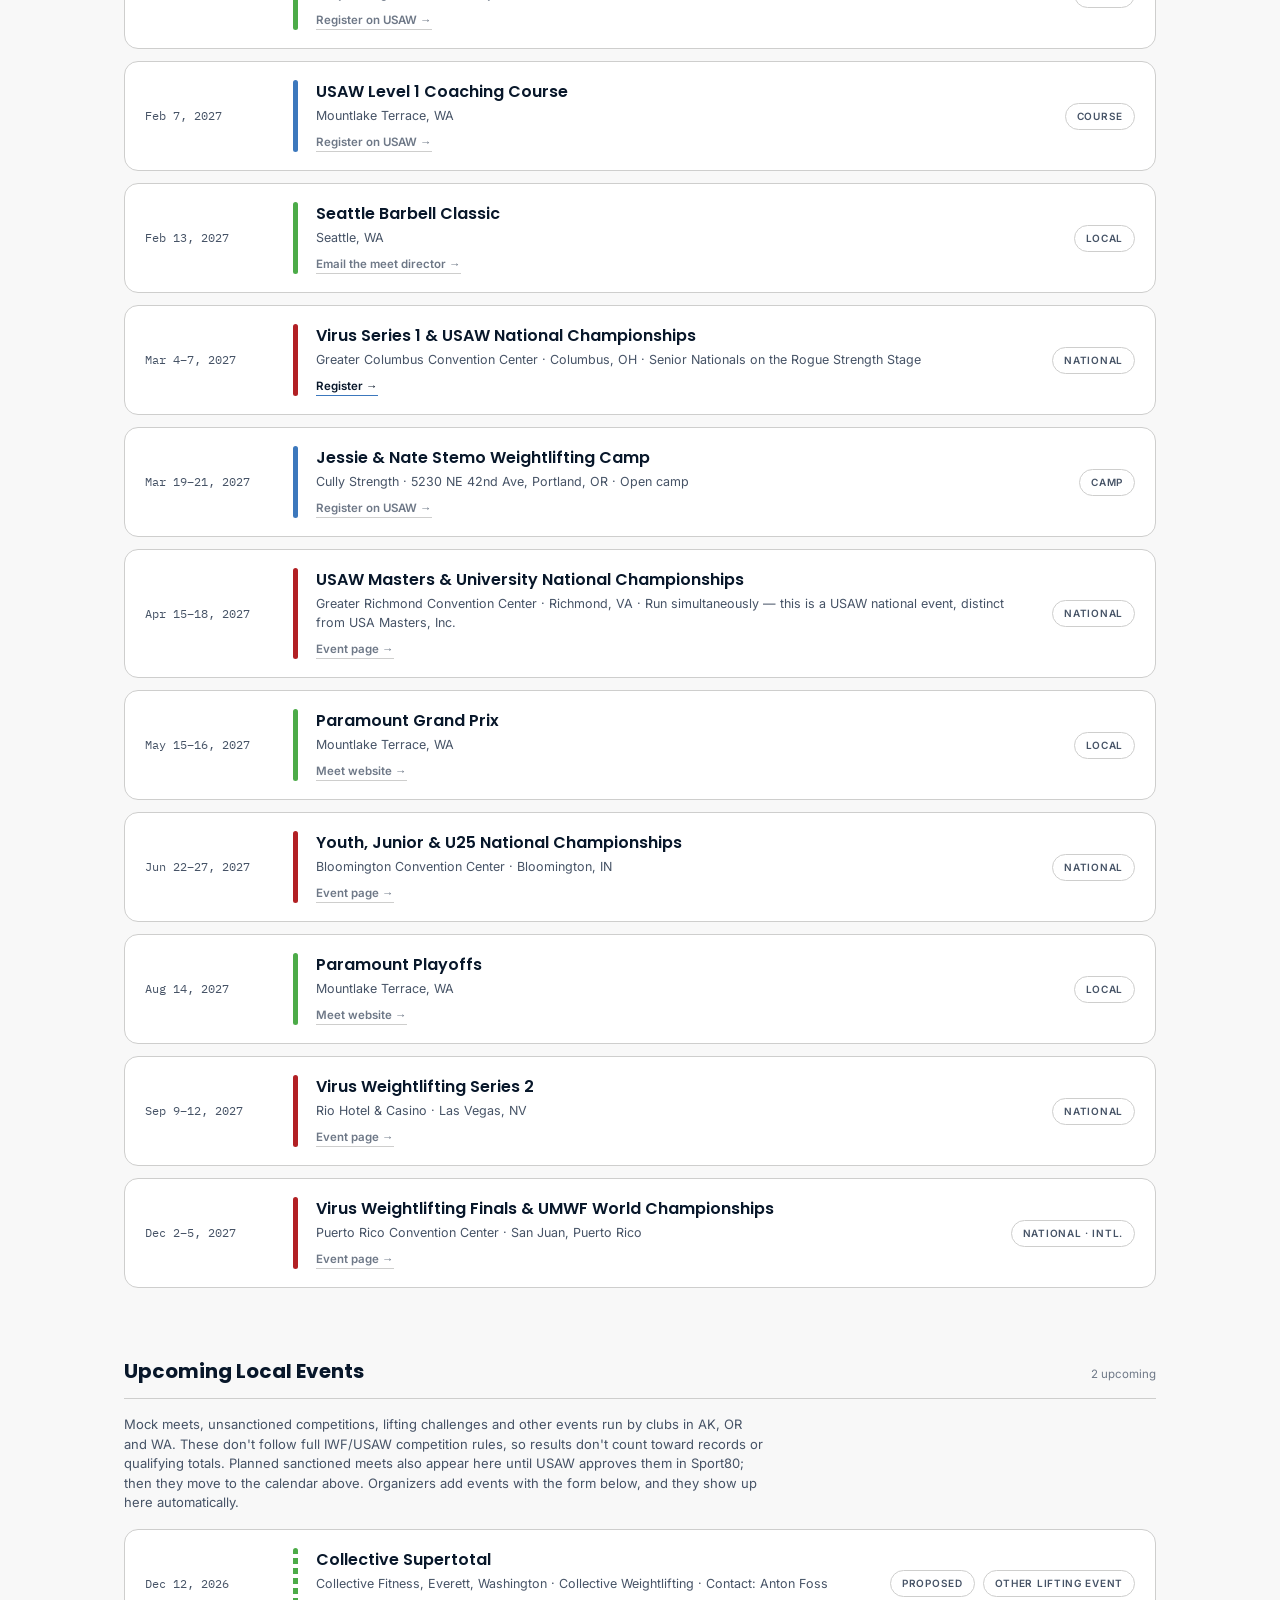
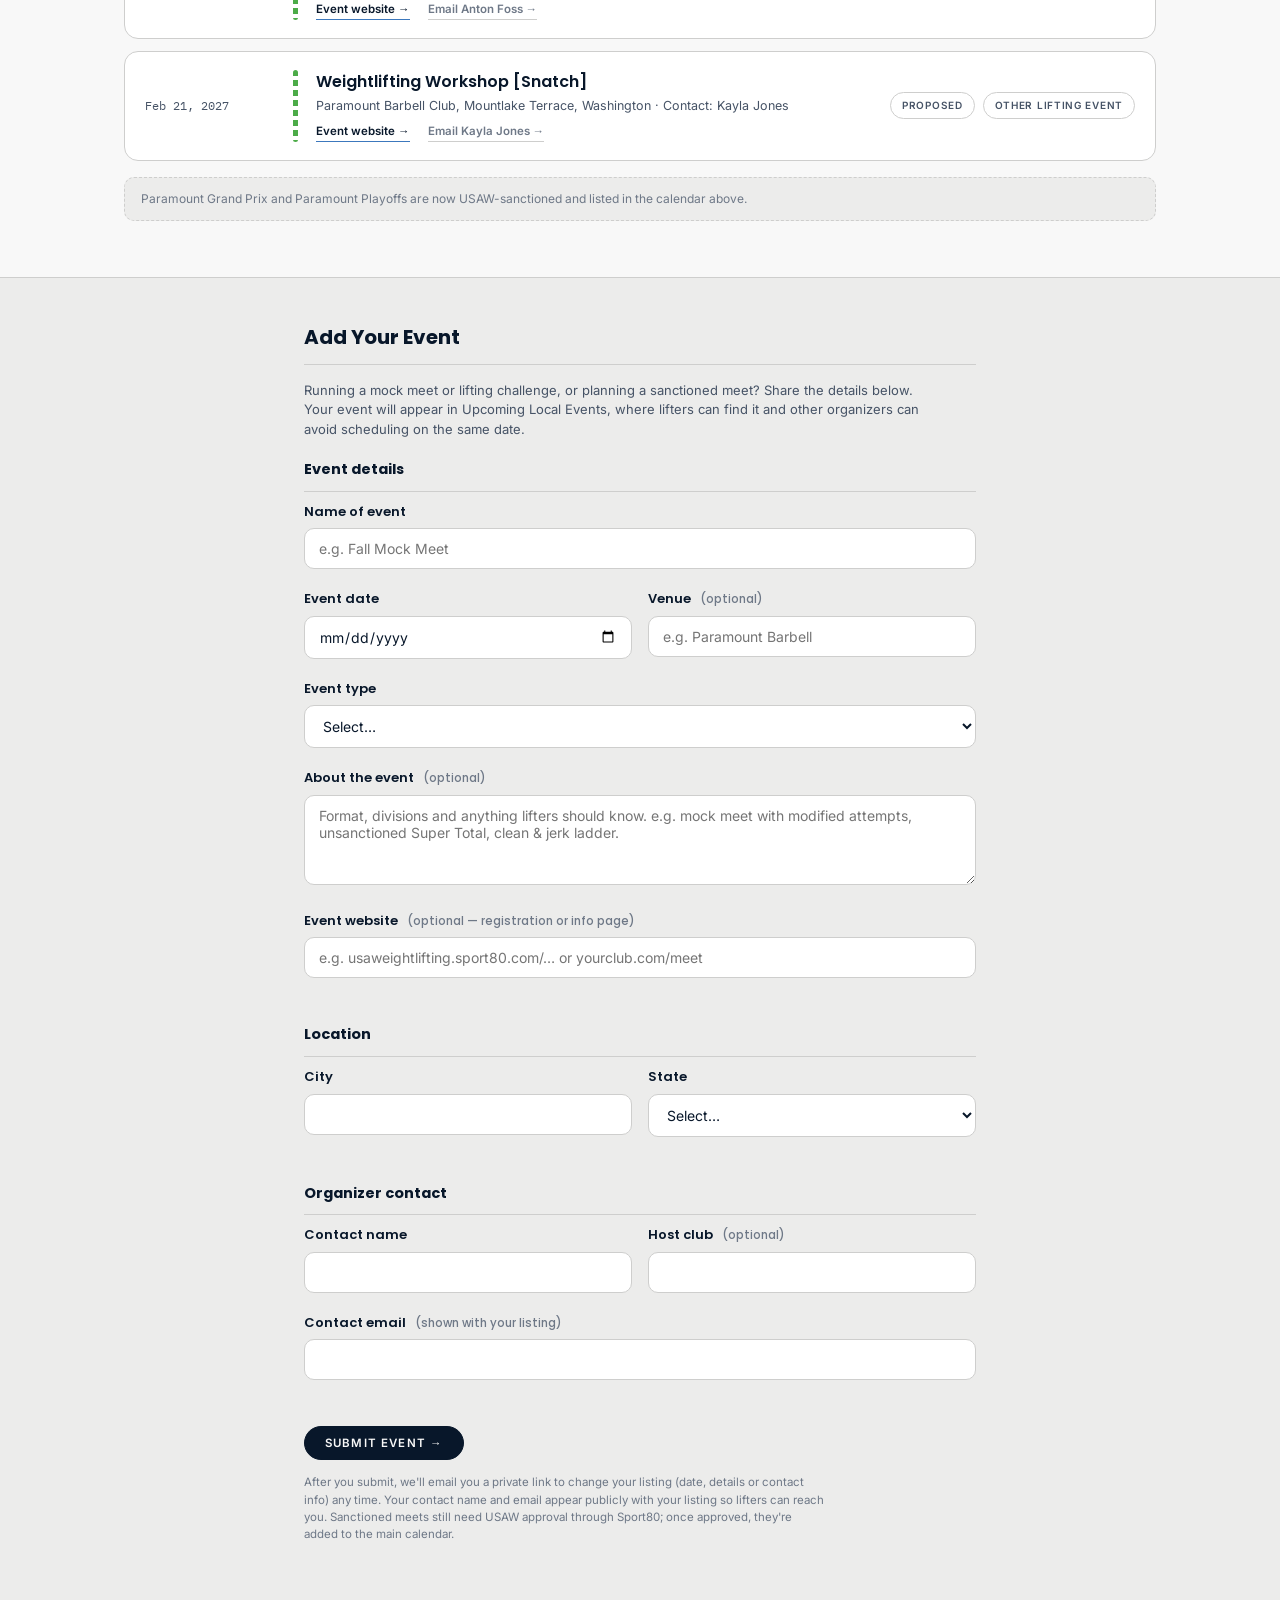
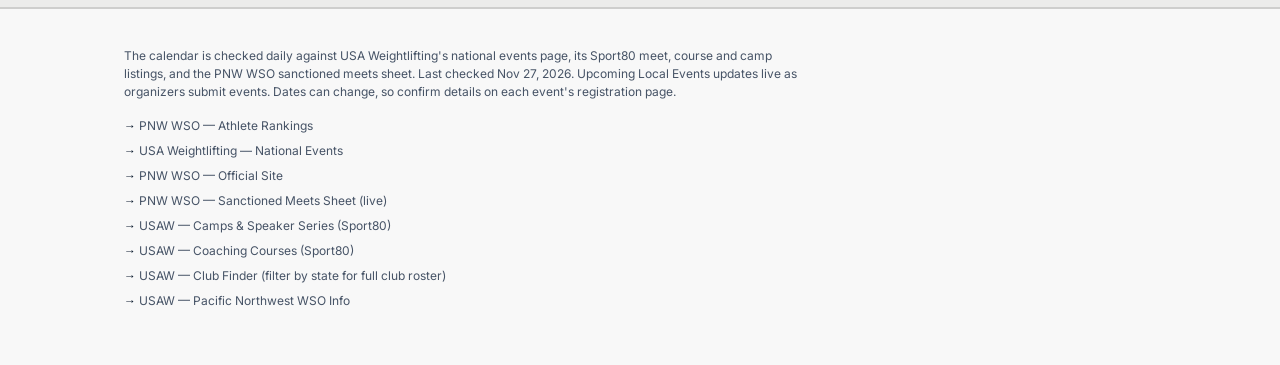
==== commit 3319ca37: "Sport80 check 2026-11-27" ====
--- a/index.html
+++ b/index.html
@@ -815,7 +815,7 @@
 
 <footer>
   <div class="wrap">
-    <p class="note">The calendar is checked daily against USA Weightlifting's national events page, its Sport80 meet, course and camp listings, and the PNW WSO sanctioned meets sheet. Last checked <span id="lastChecked">Nov 26, 2026</span>.<span id="lastUpdated" hidden>Nov 19, 2026</span> Upcoming Local Events updates live as organizers submit events. Dates can change, so confirm details on each event's registration page.</p>
+    <p class="note">The calendar is checked daily against USA Weightlifting's national events page, its Sport80 meet, course and camp listings, and the PNW WSO sanctioned meets sheet. Last checked <span id="lastChecked">Nov 27, 2026</span>.<span id="lastUpdated" hidden>Nov 19, 2026</span> Upcoming Local Events updates live as organizers submit events. Dates can change, so confirm details on each event's registration page.</p>
     <ul>
       <li>→ <a href="rankings.html">PNW WSO — Athlete Rankings</a></li>
       <li>→ <a href="https://www.usaweightlifting.org/national-events" target="_blank" rel="noopener">USA Weightlifting — National Events</a></li>
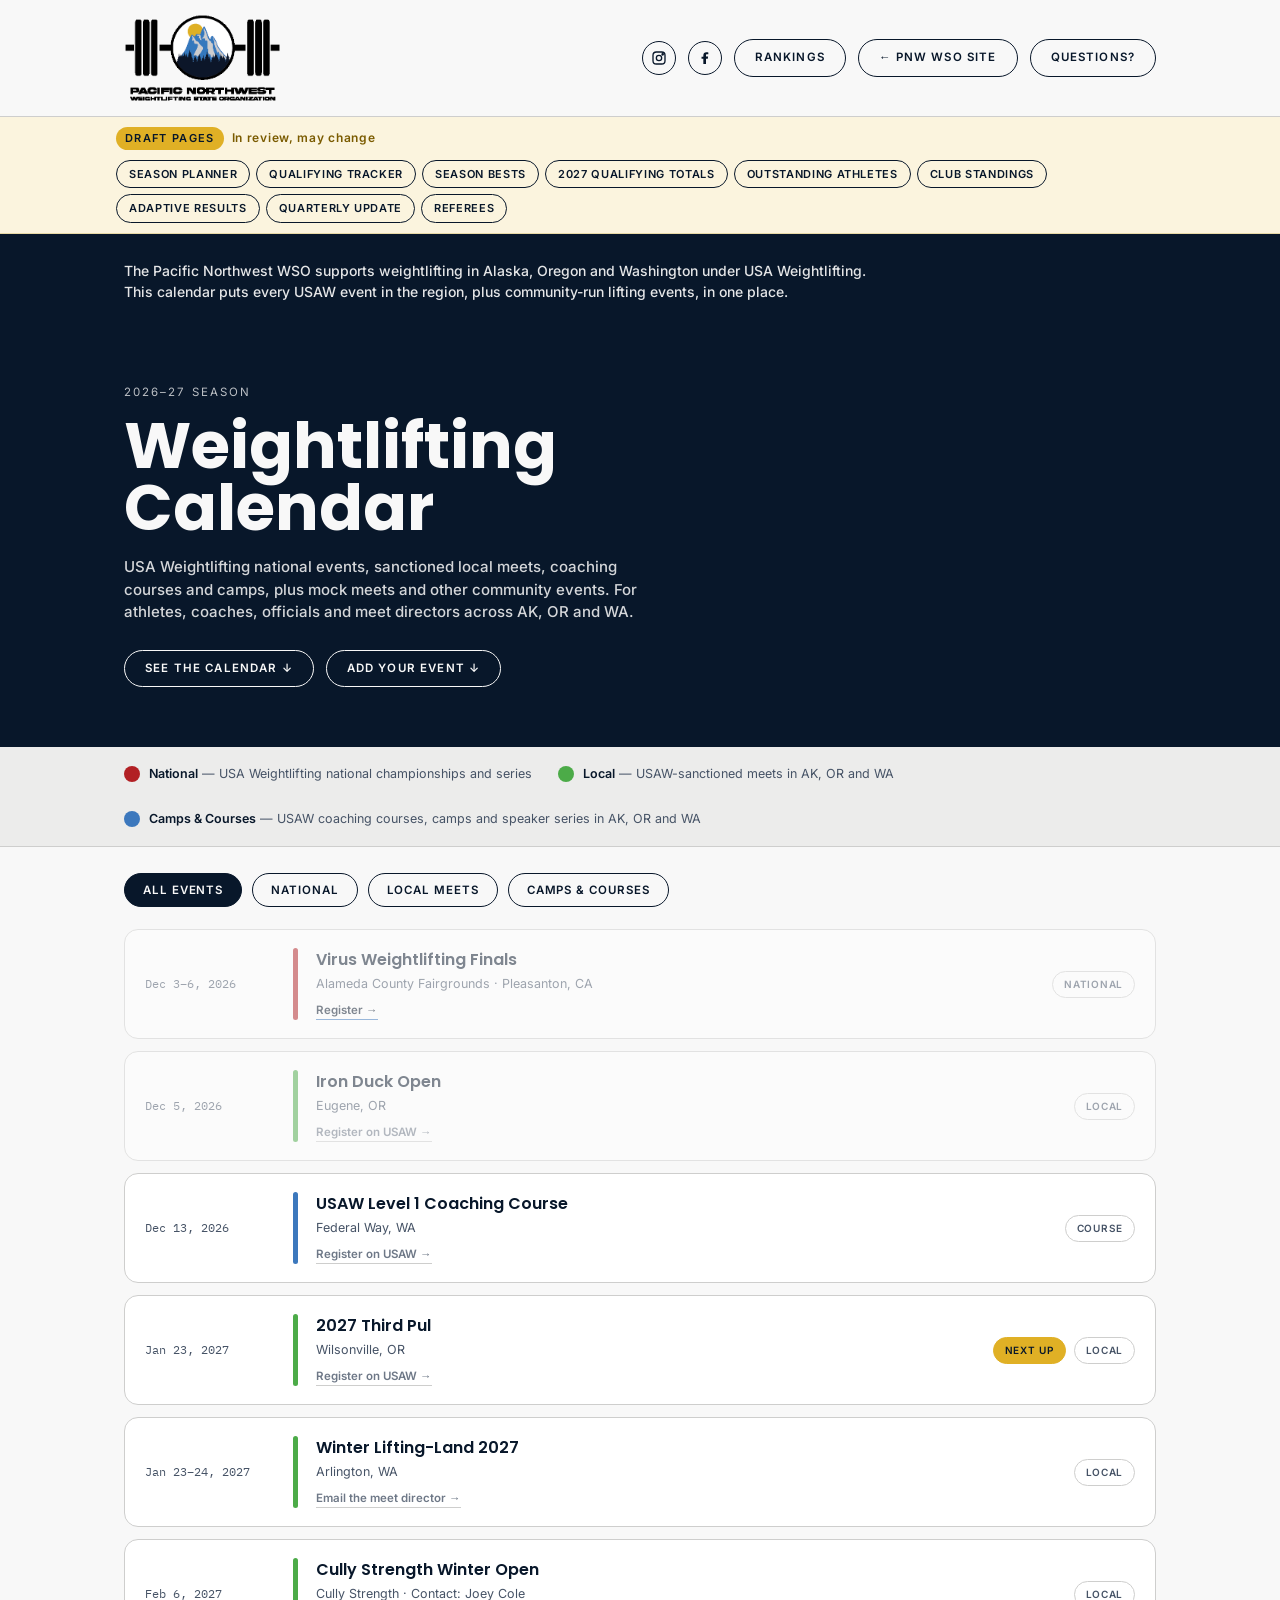
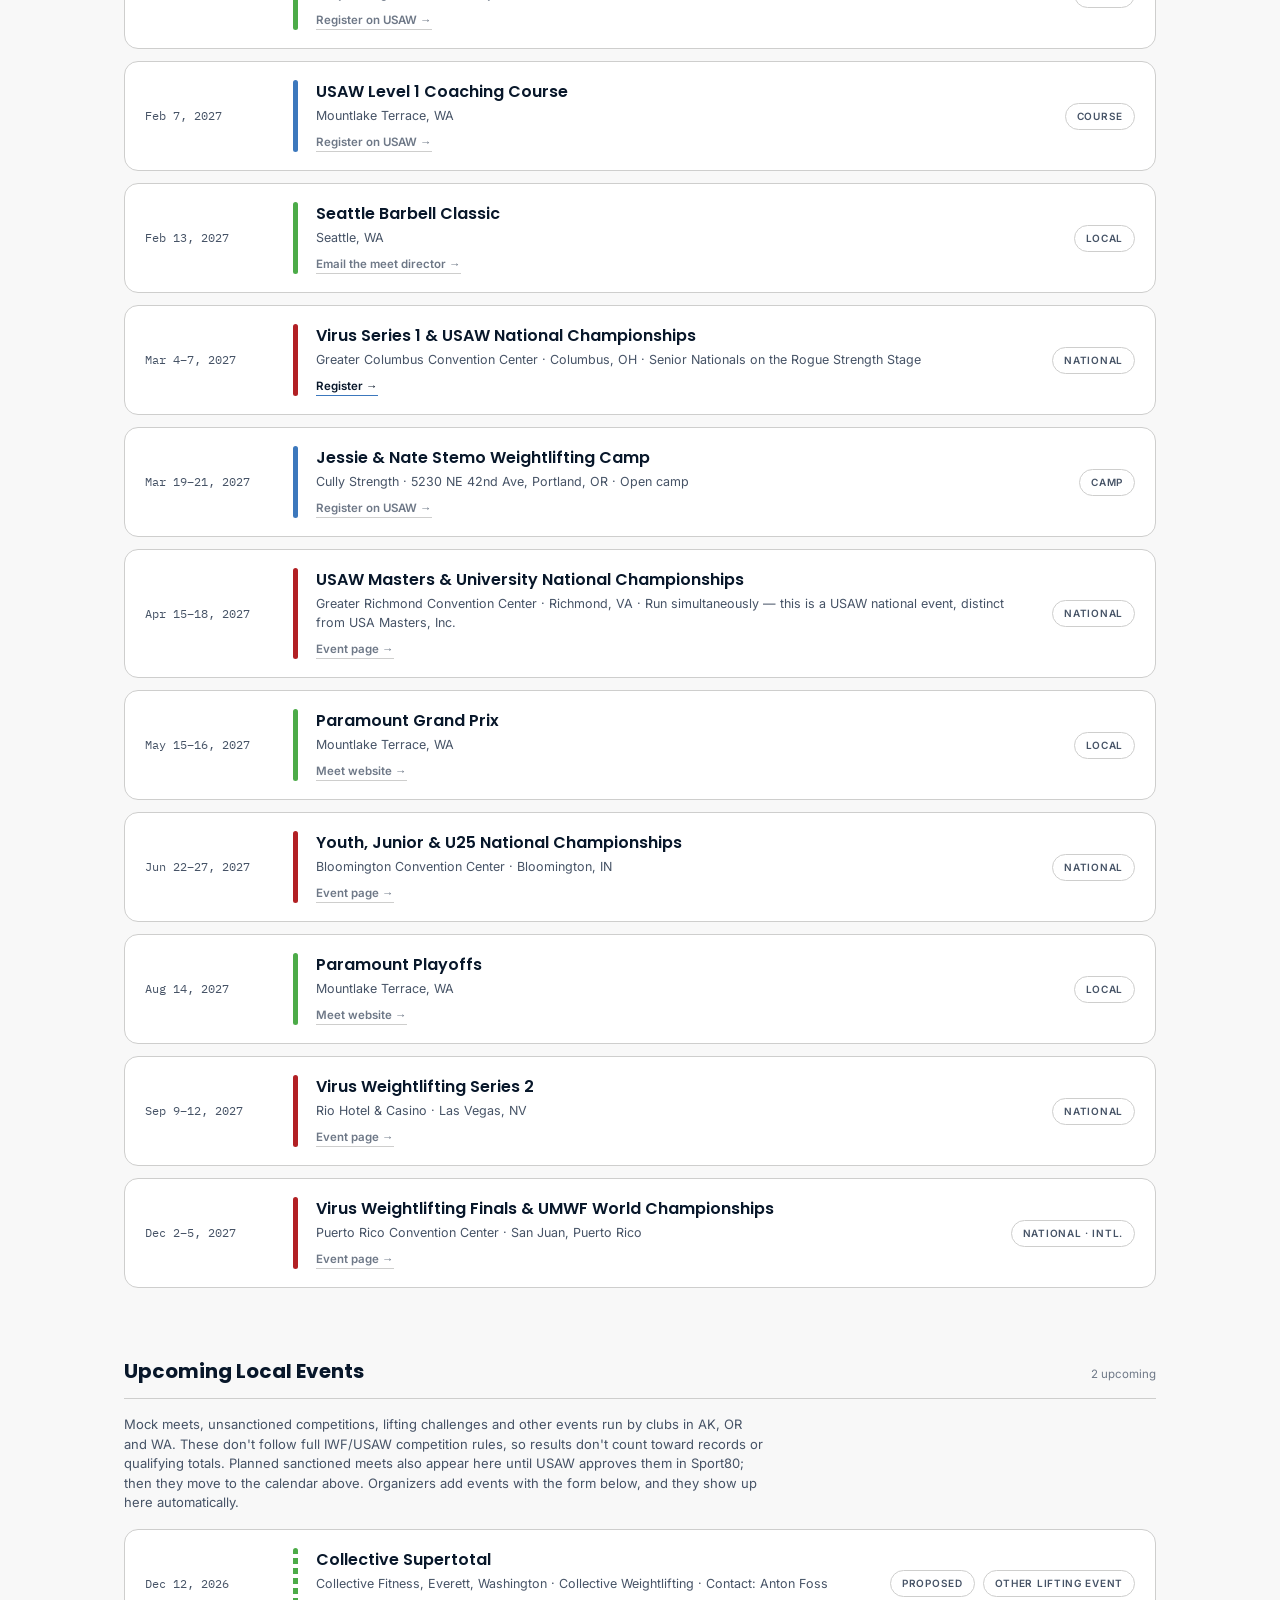
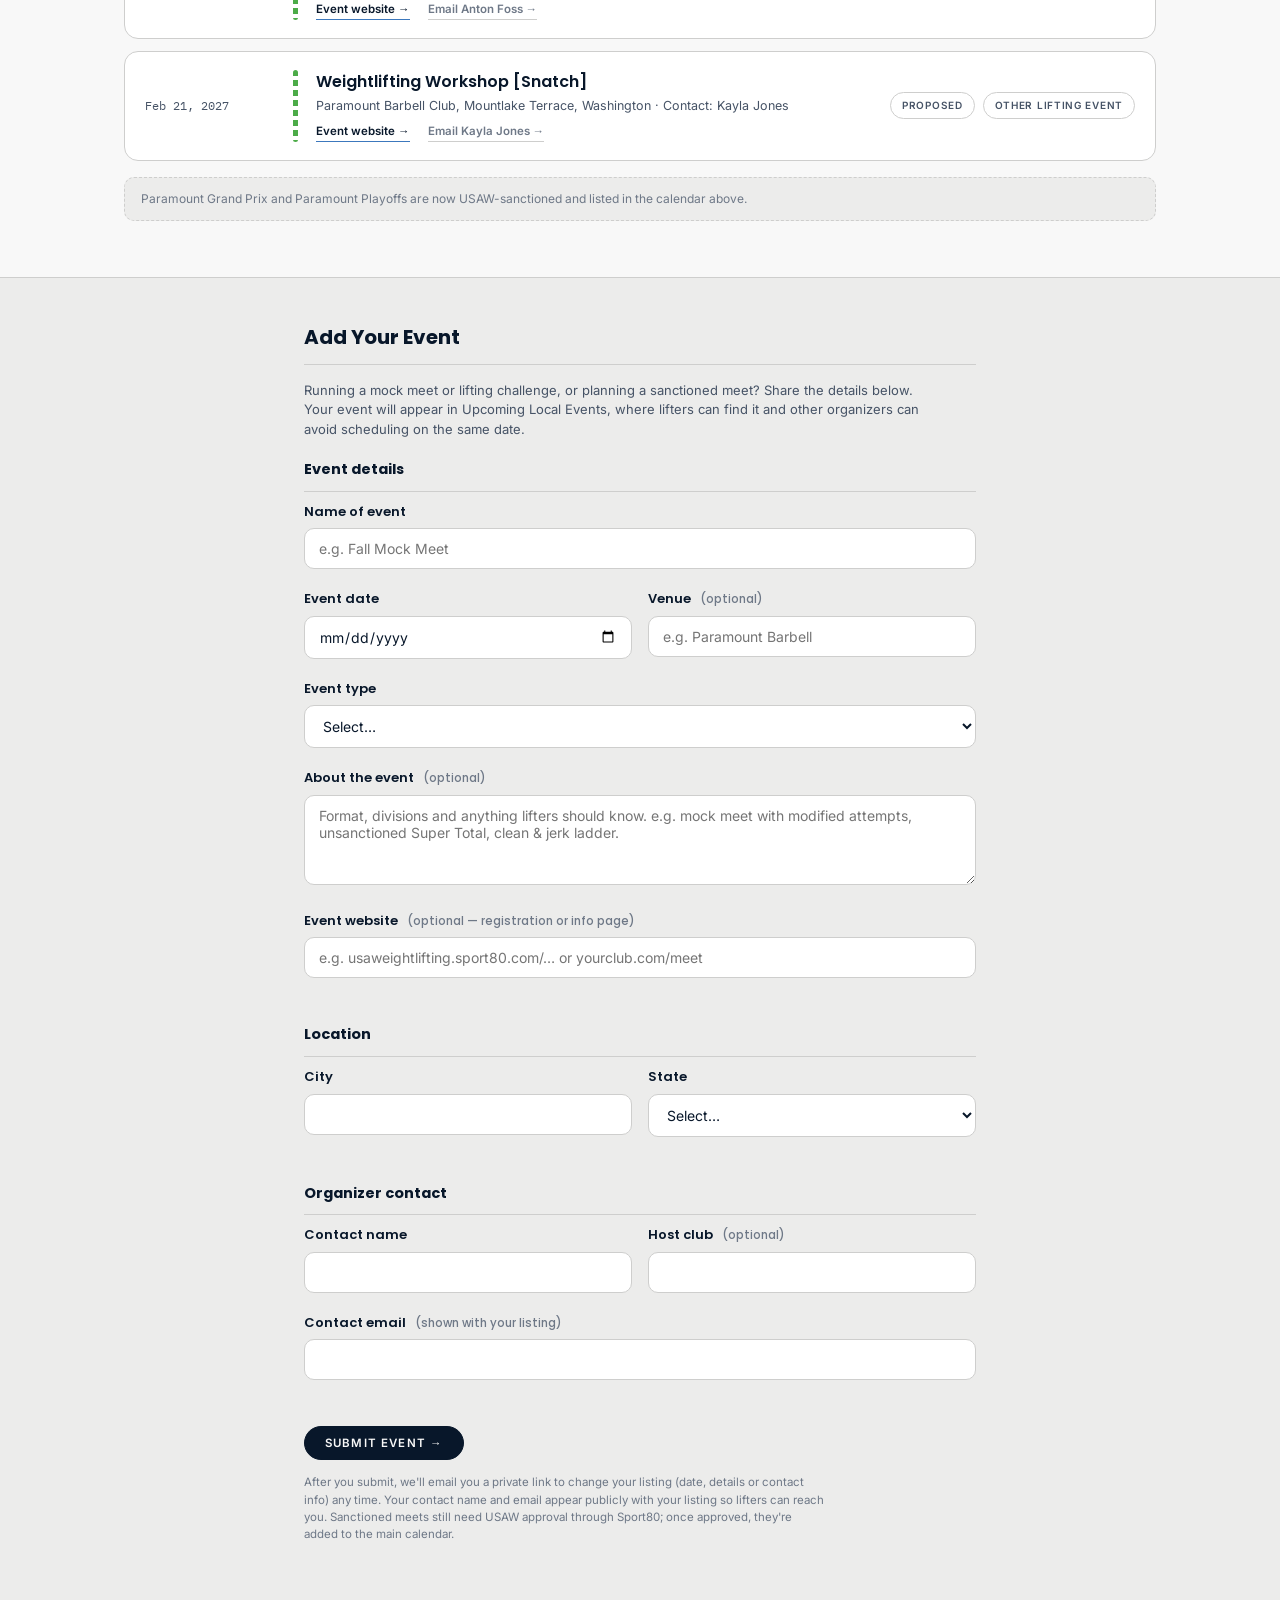
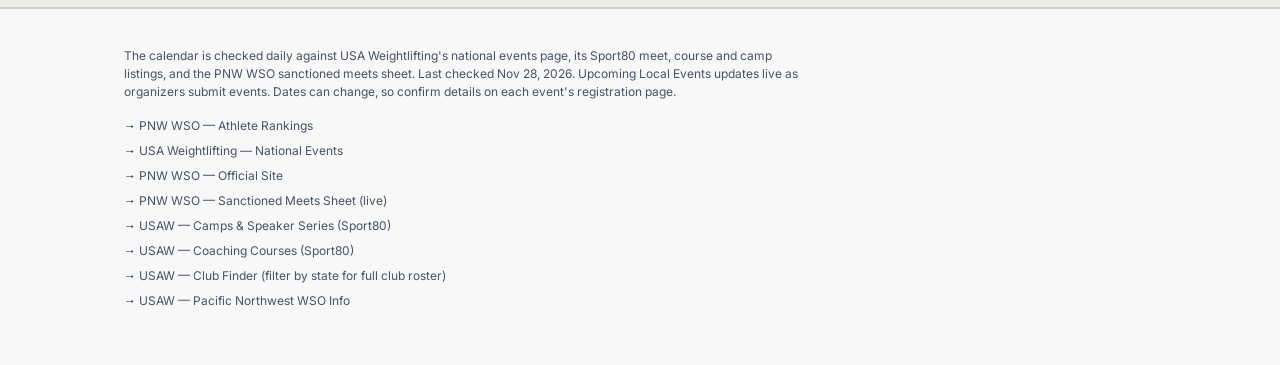
==== commit 138a42d4: "Sport80 check 2026-11-28" ====
--- a/index.html
+++ b/index.html
@@ -815,7 +815,7 @@
 
 <footer>
   <div class="wrap">
-    <p class="note">The calendar is checked daily against USA Weightlifting's national events page, its Sport80 meet, course and camp listings, and the PNW WSO sanctioned meets sheet. Last checked <span id="lastChecked">Nov 27, 2026</span>.<span id="lastUpdated" hidden>Nov 19, 2026</span> Upcoming Local Events updates live as organizers submit events. Dates can change, so confirm details on each event's registration page.</p>
+    <p class="note">The calendar is checked daily against USA Weightlifting's national events page, its Sport80 meet, course and camp listings, and the PNW WSO sanctioned meets sheet. Last checked <span id="lastChecked">Nov 28, 2026</span>.<span id="lastUpdated" hidden>Nov 19, 2026</span> Upcoming Local Events updates live as organizers submit events. Dates can change, so confirm details on each event's registration page.</p>
     <ul>
       <li>→ <a href="rankings.html">PNW WSO — Athlete Rankings</a></li>
       <li>→ <a href="https://www.usaweightlifting.org/national-events" target="_blank" rel="noopener">USA Weightlifting — National Events</a></li>
